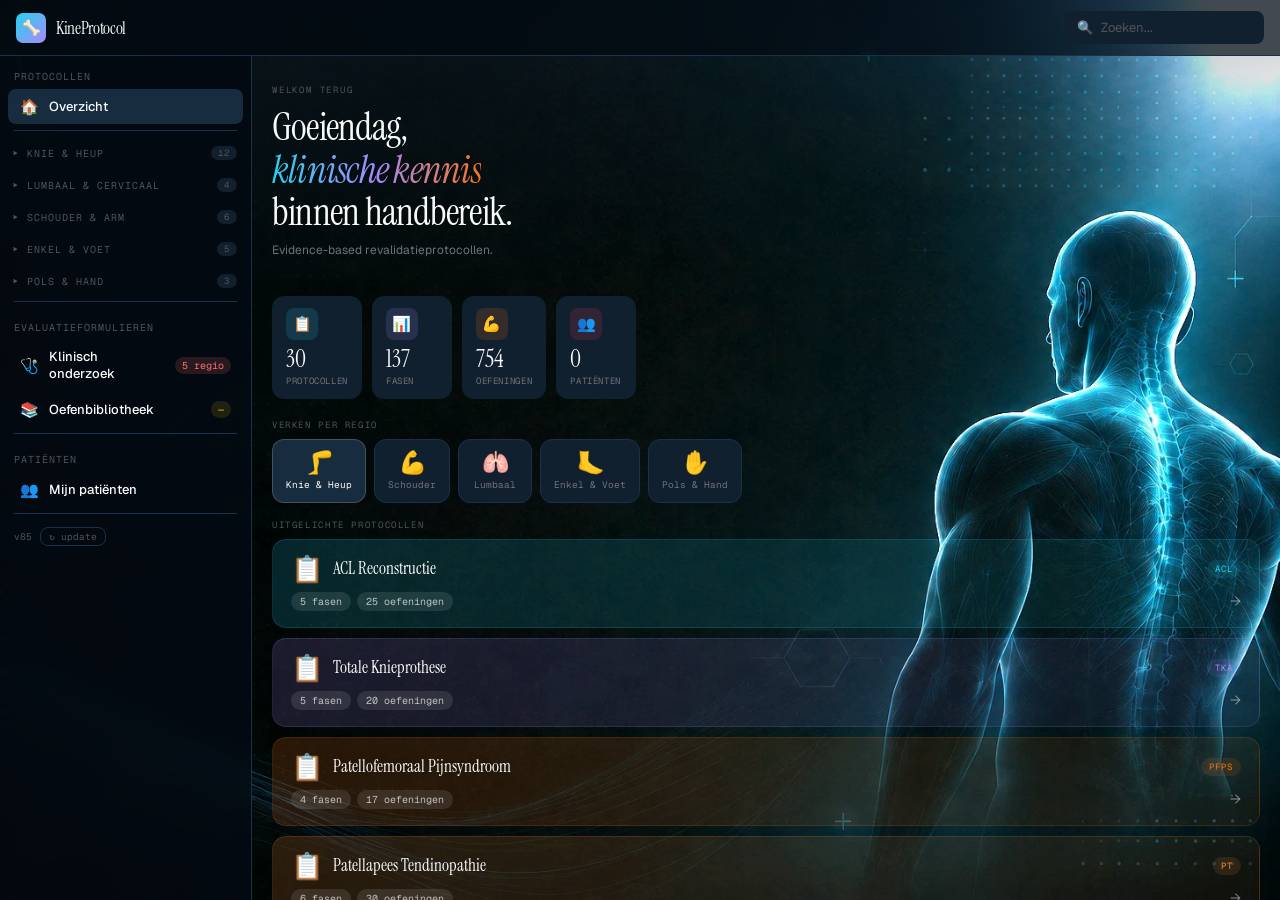
==== index.html @ 13f2a49f "Let the protocol header scroll away with the content The header block - breadcrumb, title, phase tim" ====
<!DOCTYPE html>
<html lang="nl">
<head>
<meta charset="UTF-8">
<meta name="viewport" content="width=device-width, initial-scale=1.0, viewport-fit=cover">
<meta name="apple-mobile-web-app-capable" content="yes">
<meta name="apple-mobile-web-app-status-bar-style" content="black-translucent">
<meta name="apple-mobile-web-app-title" content="KineProtocol">
<meta name="mobile-web-app-capable" content="yes">
<meta name="theme-color" content="#0a0a0b">
<link rel="manifest" href="manifest.json">
<link rel="apple-touch-icon" href="./icon-152x152.png">
<title>KineProtocol</title>
<link rel="preconnect" href="https://fonts.googleapis.com">
<link rel="preconnect" href="https://fonts.gstatic.com" crossorigin>
<link href="https://fonts.googleapis.com/css2?family=Instrument+Serif:ital@0;1&family=Geist+Mono:wght@300;400;500;600&family=Geist:wght@300;400;500;600;700&display=swap" rel="stylesheet" media="print" onload="this.media='all';this.onload=null">
<noscript><link href="https://fonts.googleapis.com/css2?family=Instrument+Serif:ital@0;1&family=Geist+Mono:wght@300;400;500;600&family=Geist:wght@300;400;500;600;700&display=swap" rel="stylesheet"></noscript>
<style>
:root{--bg:#020b18;--surface:#0b1824;--surface2:#11202e;--surface3:#172c3e;--border:#1c304a;--border2:#284868;--text:#fafafa;--muted:#71717a;--muted2:#52525b;--acl:#22d3ee;--tka:#a78bfa;--pfps:#f97316;--lh:#34d399;--rc:#f43f5e;--pt:#fb923c;--gmt:#14b8a6;--at:#e879f9;--bureau:#60a5fa;--enkel:#f59e0b;--over:#10b981;--si:#f472b6;--orif:#38bdf8;--dq:#84cc16;--cts:#818cf8;--new:#4ade80;--hsi:#facc15;--elb:#c084fc;--mtss:#0ea5e9;--faz:#d97706;--sup:#7c3aed;--fbl:#db2777;--mcl:#2dd4bf;--fs:#6366f1;--pa:#16a34a;--itb:#ea580c;--safe-top:env(safe-area-inset-top);--safe-bottom:env(safe-area-inset-bottom);}
*{margin:0;padding:0;box-sizing:border-box;-webkit-tap-highlight-color:transparent;}
html,body{height:100%;overflow:hidden;overscroll-behavior:none;}
body{background:var(--bg);color:var(--text);font-family:'Geist',sans-serif;font-size:14px;display:flex;flex-direction:column;}
.topbar{height:calc(56px + var(--safe-top));padding-top:var(--safe-top);background:rgba(5,12,22,0.75);backdrop-filter:blur(12px);-webkit-backdrop-filter:blur(12px);border-bottom:1px solid var(--border);display:flex;align-items:center;padding-left:16px;padding-right:16px;gap:12px;flex-shrink:0;z-index:100;}
.logo{display:flex;align-items:center;gap:10px;cursor:pointer;}
.logo-icon{width:30px;height:30px;background:linear-gradient(135deg,#22d3ee,#a78bfa);border-radius:7px;display:flex;align-items:center;justify-content:center;font-size:15px;flex-shrink:0;}
.logo-text{font-family:'Instrument Serif',serif;font-size:17px;color:var(--text);letter-spacing:-.02em;}
.topbar-right{margin-left:auto;display:flex;align-items:center;gap:8px;}
.search-box{display:flex;align-items:center;gap:8px;background:var(--surface2);border:1px solid transparent;border-radius:8px;padding:7px 12px;width:200px;transition:border-color .15s;}
.search-box:focus-within{border-color:var(--border2);}
.search-box input{background:none;border:none;outline:none;color:var(--text);font-family:'Geist',sans-serif;font-size:13px;width:100%;}
.search-box input::placeholder{color:var(--muted2);}
.install-btn{display:none;align-items:center;gap:6px;background:linear-gradient(135deg,#22d3ee22,#a78bfa22);border:1px solid #a78bfa44;color:var(--text);padding:6px 12px;border-radius:7px;font-size:12px;cursor:pointer;font-family:'Geist',sans-serif;white-space:nowrap;}
.install-btn.visible{display:flex;}
.offline-badge{display:none;align-items:center;background:rgba(234,179,8,.1);border:1px solid rgba(234,179,8,.25);color:#ca8a04;padding:3px 10px;border-radius:6px;font-size:11px;font-family:'Geist Mono',monospace;}
.offline-badge.show{display:flex;}
/* Layout */
.layout{display:flex;flex:1;overflow:hidden;}
.sidebar{width:252px;background:rgba(5,12,22,0.72);backdrop-filter:blur(12px);-webkit-backdrop-filter:blur(12px);border-right:1px solid var(--border);display:flex;flex-direction:column;flex-shrink:0;overflow-y:auto;}
.sidebar-section{padding:14px 14px 5px;font-family:'Geist Mono',monospace;font-size:10px;letter-spacing:.1em;text-transform:uppercase;color:var(--muted2);}
.nav-sec-head{display:flex;align-items:center;gap:7px;padding:10px 14px 8px;cursor:pointer;font-family:'Geist Mono',monospace;font-size:10px;letter-spacing:.1em;text-transform:uppercase;color:var(--muted2);user-select:none;transition:color .12s;}
.nav-sec-head:hover{color:var(--muted);}
.nav-sec-arrow{font-size:8px;transition:transform .15s;display:inline-block;}
.nav-sec.open .nav-sec-arrow{transform:rotate(90deg);}
.nav-sec-count{margin-left:auto;font-size:9px;background:var(--surface2);padding:1px 7px;border-radius:8px;color:var(--muted2);}
.nav-sec-body{display:none;}
.nav-sec.open .nav-sec-body{display:block;}
.bs-sec-body{display:none;}
.bs-sec.open .bs-sec-body{display:block;}
.nav-item{display:flex;align-items:center;gap:10px;padding:8px 12px;margin:1px 8px;border-radius:8px;cursor:pointer;transition:background .12s;color:var(--text);}
.nav-item:hover{background:var(--surface2);}
.nav-item.active{background:var(--surface3);}
.nav-dot{width:8px;height:8px;border-radius:50%;flex-shrink:0;}
.nav-title{font-size:13px;font-weight:500;flex:1;}
.nav-sub{font-size:11px;color:var(--muted);font-family:'Geist Mono',monospace;}
.nav-badge{font-size:10px;padding:2px 7px;border-radius:10px;font-family:'Geist Mono',monospace;}
.sidebar-divider{height:1px;background:var(--border);margin:5px 14px;}
.main{flex:1;overflow-y:auto;display:flex;flex-direction:column;-webkit-overflow-scrolling:touch;background:transparent;}
/* Hero */
.hero{padding:28px 20px 22px;position:relative;overflow:hidden;background:linear-gradient(170deg,rgba(17,32,46,0.45) 0%,transparent 70%);flex-shrink:0;}
.hero-label{font-family:'Geist Mono',monospace;font-size:9px;letter-spacing:.2em;text-transform:uppercase;color:var(--muted2);margin-bottom:10px;}
.hero-heading{font-family:'Instrument Serif',serif;font-size:clamp(26px,6vw,38px);font-weight:400;line-height:1.12;letter-spacing:-.02em;margin-bottom:8px;}
.hero-heading em{font-style:italic;background:linear-gradient(100deg,#22d3ee 0%,#a78bfa 50%,#f97316 100%);-webkit-background-clip:text;-webkit-text-fill-color:transparent;background-clip:text;}
.hero-sub{font-size:12px;color:var(--muted);}
.hero-body-icon{position:absolute;right:10px;top:10px;font-size:88px;opacity:.045;pointer-events:none;line-height:1;transform:rotate(8deg);}
/* Stats */
.stats-row{display:flex;gap:10px;padding:16px 20px;overflow-x:auto;scrollbar-width:none;flex-shrink:0;}
.stats-row::-webkit-scrollbar{display:none;}
.stat{background:var(--surface2);border-radius:12px;padding:12px 14px;flex-shrink:0;min-width:80px;display:flex;flex-direction:column;gap:4px;}
.stat-icon-box{width:32px;height:32px;border-radius:8px;display:flex;align-items:center;justify-content:center;font-size:15px;margin-bottom:3px;}
.stat-num{font-family:'Instrument Serif',serif;font-size:24px;font-weight:400;line-height:1;}
.stat-label{font-size:9px;color:var(--muted);font-family:'Geist Mono',monospace;text-transform:uppercase;letter-spacing:.07em;}
/* Section label */
.section-label{font-family:'Geist Mono',monospace;font-size:9px;letter-spacing:.18em;text-transform:uppercase;color:var(--muted2);padding:0 20px;margin-bottom:8px;display:block;}
/* Regio scroll */
.regio-scroll{display:flex;gap:8px;padding:0 20px 16px;overflow-x:auto;scrollbar-width:none;}
.regio-scroll::-webkit-scrollbar{display:none;}
.regio-card{flex-shrink:0;background:var(--surface2);border:1px solid var(--border);border-radius:12px;padding:11px 13px;cursor:pointer;transition:all .15s;display:flex;flex-direction:column;align-items:center;gap:5px;min-width:74px;text-align:center;}
.regio-card:hover{border-color:var(--border2);background:var(--surface3);}
.regio-card.active{background:var(--surface3);border-color:rgba(255,255,255,.18);}
.regio-card-icon{font-size:22px;line-height:1;}
.regio-card-label{font-size:9.5px;color:var(--muted);font-family:'Geist Mono',monospace;white-space:nowrap;}
.regio-card.active .regio-card-label{color:var(--text);}
/* Featured cards */
.featured-list{display:flex;flex-direction:column;gap:10px;padding:0 20px 28px;}
.featured-card{border-radius:14px;padding:16px 18px;cursor:pointer;position:relative;overflow:hidden;transition:transform .15s,box-shadow .15s;display:flex;flex-direction:column;gap:10px;}
.featured-card:hover{transform:translateY(-2px);box-shadow:0 14px 36px rgba(0,0,0,.45);}
.featured-card-top{display:flex;align-items:center;gap:10px;}
.featured-card-icon{font-size:26px;line-height:1;flex-shrink:0;}
.featured-card-title{font-family:'Instrument Serif',serif;font-size:17px;font-weight:400;color:#fff;line-height:1.2;flex:1;}
.featured-card-badge{font-family:'Geist Mono',monospace;font-size:9px;letter-spacing:.12em;text-transform:uppercase;padding:3px 8px;border-radius:20px;flex-shrink:0;}
.featured-card-footer{display:flex;align-items:center;gap:6px;flex-wrap:wrap;}
.featured-card-tag{font-size:10px;padding:3px 9px;border-radius:20px;background:rgba(255,255,255,.1);color:rgba(255,255,255,.7);font-family:'Geist Mono',monospace;}
.featured-card-arrow{margin-left:auto;color:rgba(255,255,255,.45);font-size:14px;}
.protocol-grid{display:grid;grid-template-columns:repeat(auto-fill,minmax(185px,1fr));gap:12px;margin-bottom:28px;}
.protocol-card{background:var(--surface);border:1px solid var(--border);border-radius:12px;padding:18px 16px 14px;cursor:pointer;transition:all .18s;position:relative;overflow:hidden;}
.protocol-card::before{content:'';position:absolute;top:0;left:0;right:0;height:3px;background:var(--card-color);border-radius:12px 12px 0 0;}
.protocol-card:hover{border-color:var(--border2);transform:translateY(-2px);box-shadow:0 10px 28px rgba(0,0,0,.35);}
.card-icon{font-size:24px;margin-bottom:10px;}
.card-title{font-family:'Instrument Serif',serif;font-size:15px;font-weight:400;margin-bottom:4px;line-height:1.25;}
.card-desc{font-size:11px;color:var(--muted);line-height:1.55;margin-bottom:12px;}
.card-meta{display:flex;gap:5px;flex-wrap:wrap;}
.card-tag{font-size:10px;padding:2px 7px;border-radius:6px;font-family:'Geist Mono',monospace;border:1px solid var(--border);color:var(--muted);}
.card-tag.col{border-color:color-mix(in srgb,var(--card-color) 50%,transparent);color:var(--card-color);background:color-mix(in srgb,var(--card-color) 8%,transparent);}
.card-arrow{position:absolute;top:14px;right:14px;color:var(--muted2);font-size:13px;transition:all .15s;}
.protocol-card:hover .card-arrow{transform:translate(2px,-2px);color:var(--text);}
/* Filter tabs */
.filter-tabs{display:flex;gap:6px;margin-bottom:16px;flex-wrap:wrap;}
.filter-tab{background:var(--surface);border:1px solid var(--border);color:var(--muted);padding:5px 14px;border-radius:20px;font-size:11.5px;cursor:pointer;font-family:'Geist Mono',monospace;transition:all .12s;white-space:nowrap;}
.filter-tab:hover{border-color:var(--border2);color:var(--text);}
.filter-tab.active{background:var(--surface3);border-color:var(--border2);color:var(--text);font-weight:600;}
/* Recente protocollen */
.recent-row{display:flex;gap:8px;flex-wrap:wrap;margin-bottom:4px;}
.recent-chip{display:flex;align-items:center;gap:8px;background:var(--surface);border:1px solid var(--border);border-radius:8px;padding:8px 14px;cursor:pointer;transition:all .12s;}
.recent-chip:hover{border-color:var(--border2);background:var(--surface2);}
.recent-chip-dot{width:7px;height:7px;border-radius:50%;flex-shrink:0;}
.recent-chip-name{font-size:12px;font-weight:500;white-space:nowrap;}
/* Patiënten dashboard */
.dash-grid{display:grid;grid-template-columns:repeat(auto-fill,minmax(260px,1fr));gap:12px;margin-bottom:16px;}
.dash-card{background:var(--surface);border:1px solid var(--border);border-radius:10px;padding:16px;cursor:pointer;transition:all .15s;}
.dash-card:hover{border-color:var(--border2);transform:translateY(-1px);box-shadow:0 6px 20px rgba(0,0,0,.25);}
.dash-stat{background:var(--surface2);border:1px solid var(--border);border-radius:7px;padding:8px 12px;display:flex;flex-direction:column;gap:3px;min-width:54px;}
.dash-crit{background:var(--surface2);border:1px solid var(--border);border-radius:7px;padding:8px 12px;display:flex;flex-direction:column;gap:2px;min-width:64px;text-align:center;align-items:center;}
.dash-badge{display:inline-block;font-size:10.5px;font-family:'Geist Mono',monospace;padding:4px 8px;border-radius:5px;font-weight:600;white-space:nowrap;}
.dash-badge-ok{background:rgba(34,197,94,.1);color:#22c55e;}
.dash-badge-warn{background:rgba(239,68,68,.1);color:#ef4444;}
.dash-badge-muted{background:var(--surface3);color:var(--muted2);}
/* Oefenbibliotheek */
.lib-header{padding:24px 28px 0;flex-shrink:0;background:rgba(5,12,22,0.55);backdrop-filter:blur(10px);-webkit-backdrop-filter:blur(10px);}
.lib-title{font-family:'Instrument Serif',serif;font-size:24px;font-weight:400;margin-bottom:4px;}
.lib-controls{display:flex;align-items:center;gap:10px;flex-wrap:wrap;margin:14px 0 0;}
.lib-toggle{display:flex;background:var(--surface2);border:1px solid var(--border);border-radius:8px;overflow:hidden;}
.lib-toggle-btn{padding:7px 16px;font-size:12px;font-family:'Geist Mono',monospace;cursor:pointer;border:none;background:none;color:var(--muted);transition:all .12s;white-space:nowrap;}
.lib-toggle-btn.active{background:var(--surface3);color:var(--text);font-weight:600;}
.lib-search-wrap{flex:1;min-width:160px;position:relative;}
.lib-search-wrap input{width:100%;background:var(--surface2);border:1px solid var(--border);border-radius:8px;padding:7px 12px 7px 30px;color:var(--text);font-family:'Geist',sans-serif;font-size:13px;outline:none;box-sizing:border-box;}
.lib-search-wrap input:focus{border-color:var(--border2);}
.lib-search-icon{position:absolute;left:10px;top:50%;transform:translateY(-50%);color:var(--muted);font-size:12px;pointer-events:none;}
.lib-body{padding:16px 28px 40px;overflow-y:auto;flex:1;}
.lib-group{margin-bottom:8px;}
.lib-group-head{display:flex;align-items:center;gap:10px;padding:10px 14px;border-radius:8px;cursor:pointer;background:var(--surface);border:1px solid var(--border);transition:border-color .12s;user-select:none;}
.lib-group-head:hover{border-color:var(--border2);}
.lib-group-dot{width:9px;height:9px;border-radius:50%;flex-shrink:0;}
.lib-group-name{font-size:13px;font-weight:600;flex:1;}
.lib-group-count{font-size:10px;font-family:'Geist Mono',monospace;color:var(--muted);background:var(--surface2);padding:2px 8px;border-radius:10px;}
.lib-group-arrow{font-size:11px;color:var(--muted2);transition:transform .15s;}
.lib-group-arrow.open{transform:rotate(90deg);}
.lib-group-body{display:none;padding:6px 0 2px;}
.lib-group-body.open{display:block;}
.lib-ex{display:flex;align-items:flex-start;gap:10px;padding:9px 12px;border-radius:7px;margin-bottom:3px;background:var(--surface2);border:1px solid transparent;cursor:pointer;transition:border-color .12s;}
.lib-ex:hover{border-color:var(--border);}
.lib-ex-dot{width:7px;height:7px;border-radius:50%;flex-shrink:0;margin-top:5px;}
.lib-ex-main{flex:1;min-width:0;}
.lib-ex-name{font-size:12.5px;font-weight:500;margin-bottom:4px;line-height:1.3;}
.lib-ex-badges{display:flex;gap:4px;flex-wrap:wrap;margin-bottom:4px;}
.lib-ex-badge{font-size:9.5px;padding:1px 7px;border-radius:8px;font-family:'Geist Mono',monospace;border:1px solid;}
.lib-ex-params{font-size:10.5px;color:var(--muted);font-family:'Geist Mono',monospace;line-height:1.5;}
.lib-ex-note{display:none;font-size:11.5px;color:var(--muted);line-height:1.6;margin-top:6px;padding-top:6px;border-top:1px solid var(--border);}
.lib-ex.expanded .lib-ex-note{display:block;}
.lib-ex-variants{display:none;margin-top:8px;padding-top:8px;border-top:1px solid var(--border);}
.lib-ex.expanded .lib-ex-variants{display:block;}
.lib-var{padding:7px 10px;border-radius:6px;background:var(--surface);margin-bottom:5px;border:1px solid var(--border);}
.lib-var-head{display:flex;align-items:center;gap:7px;flex-wrap:wrap;font-size:12px;font-weight:500;}
.lib-var-params{font-size:11px;color:var(--muted);font-family:'Geist Mono',monospace;margin-top:3px;}
.lib-var-note{font-size:11px;color:var(--muted);line-height:1.5;margin-top:4px;}
.lib-ex-varcount{font-size:9.5px;color:var(--muted2);background:var(--surface3);border:1px solid var(--border);padding:1px 7px;border-radius:8px;font-family:'Geist Mono',monospace;white-space:nowrap;}
/* Criteria checklist */
.criteria-section{margin-top:20px;padding-top:16px;border-top:1px solid var(--border);}
.criteria-go-banner{background:rgba(34,197,94,.09);border:1px solid rgba(34,197,94,.28);border-radius:8px;padding:12px 16px;margin-bottom:14px;display:flex;align-items:center;gap:12px;}
.criteria-item{display:flex;align-items:flex-start;gap:10px;padding:8px 10px;border-radius:7px;margin-bottom:4px;transition:background .1s,border-color .1s;user-select:none;}
.criteria-item:hover{filter:brightness(1.08);}
.criteria-check{width:18px;height:18px;border-radius:4px;border:1.5px solid var(--border2);display:flex;align-items:center;justify-content:center;flex-shrink:0;margin-top:1px;transition:all .12s;}
.criteria-label{font-size:12.5px;line-height:1.5;transition:color .12s;}
.criteria-stop-item{display:flex;align-items:flex-start;gap:8px;padding:7px 10px;border-radius:6px;margin-bottom:4px;background:rgba(245,158,11,.06);border:1px solid rgba(245,158,11,.18);}
.criteria-rf-item{display:flex;align-items:flex-start;gap:8px;padding:7px 10px;border-radius:6px;margin-bottom:4px;background:rgba(239,68,68,.07);border:1px solid rgba(239,68,68,.2);}
.criteria-sub-label{font-size:10.5px;font-family:'Geist Mono',monospace;text-transform:uppercase;letter-spacing:.07em;margin-bottom:8px;}
/* Viewer */
.viewer{flex:1;display:flex;flex-direction:column;overflow:hidden;}
.viewer-header{padding:20px 24px 0;border-bottom:1px solid var(--border);flex-shrink:0;background:rgba(5,12,22,0.60);backdrop-filter:blur(10px);-webkit-backdrop-filter:blur(10px);}
.viewer-breadcrumb{font-size:11px;color:var(--muted);margin-bottom:10px;display:flex;align-items:center;gap:5px;font-family:'Geist Mono',monospace;}
.viewer-breadcrumb span{cursor:pointer;transition:color .12s;}
.viewer-breadcrumb span:hover{color:var(--text);}
.viewer-title-row{display:flex;align-items:flex-start;gap:12px;}
.viewer-dot{width:10px;height:10px;border-radius:50%;flex-shrink:0;margin-top:5px;}
.viewer-title{font-family:'Instrument Serif',serif;font-size:clamp(20px,4vw,26px);font-weight:400;letter-spacing:-.02em;line-height:1.2;}
.viewer-subtitle{font-size:12px;color:var(--muted);margin-top:3px;}
/* Fase tijdlijn */
.phase-timeline{display:flex;align-items:center;gap:0;margin:12px 0 4px;overflow-x:auto;scrollbar-width:none;padding-bottom:2px;}
.phase-timeline::-webkit-scrollbar{display:none;}
.pt-step{display:flex;align-items:center;flex-shrink:0;}
.pt-dot{width:32px;height:32px;border-radius:50%;border:2px solid var(--border2);background:var(--surface2);display:flex;align-items:center;justify-content:center;font-size:10px;font-family:'Geist Mono',monospace;color:var(--muted);cursor:pointer;transition:all .15s;flex-shrink:0;}
.pt-dot:hover{border-color:var(--proto-color,#fff);color:var(--text);}
.pt-dot.active{border-color:var(--proto-color,#fff);background:var(--proto-color,#fff);color:#0a0a0b;font-weight:700;}
.pt-dot.done{border-color:var(--proto-color,#fff);background:color-mix(in srgb,var(--proto-color,#fff) 15%,transparent);color:var(--proto-color,#fff);}
.pt-dot.patient-current{box-shadow:0 0 0 3px var(--proto-color,#fff)44;border-color:var(--proto-color,#fff);}
.pt-line{width:24px;height:2px;background:var(--border);flex-shrink:0;transition:background .15s;}
.pt-line.done{background:var(--proto-color,#fff);opacity:.35;}
.pt-label{font-size:9px;font-family:'Geist Mono',monospace;color:var(--muted);text-align:center;margin-top:3px;white-space:nowrap;}
/* Proto actions */
.proto-actions{display:flex;align-items:center;gap:6px;margin-top:10px;padding-bottom:10px;flex-wrap:wrap;}
.rf-trigger{display:flex;align-items:center;gap:5px;background:rgba(239,68,68,.07);border:1px solid rgba(239,68,68,.18);color:#ef4444;padding:4px 10px;border-radius:6px;font-size:11px;font-weight:600;cursor:pointer;font-family:'Geist',sans-serif;white-space:nowrap;transition:background .12s;}
.rf-trigger:hover{background:rgba(239,68,68,.13);}
.rf-trigger .rf-count{background:#ef4444;color:#fff;border-radius:10px;padding:0 5px;font-size:10px;font-family:'Geist Mono',monospace;}
.fiche-btn{display:flex;align-items:center;gap:5px;background:var(--surface2);border:1px solid var(--border);color:var(--muted);padding:4px 10px;border-radius:6px;font-size:11px;font-weight:500;cursor:pointer;font-family:'Geist',sans-serif;transition:all .12s;}
.fiche-btn:hover{border-color:var(--border2);color:var(--text);}
.pat-link-btn{display:flex;align-items:center;gap:5px;background:rgba(74,222,128,.07);border:1px solid rgba(74,222,128,.18);color:#4ade80;padding:4px 10px;border-radius:6px;font-size:11px;font-weight:500;cursor:pointer;font-family:'Geist',sans-serif;transition:all .12s;white-space:nowrap;}
.pat-link-btn:hover{background:rgba(74,222,128,.13);}
/* Viewer tabs */
/* Tabs mogen NIET horizontaal weglopen: bij protocollen met 6 fasen zijn er 11
   tabs, en met een verborgen scrollbalk verdwenen Aandoening, Manuele therapie,
   Scores en Referenties onzichtbaar buiten beeld. Daarom afbreken over meerdere
   regels en vastzetten bovenaan tijdens het scrollen. */
.viewer-tabs{display:flex;flex-wrap:wrap;align-items:center;column-gap:2px;margin-top:12px;position:sticky;top:0;z-index:5;background:#020a18;backdrop-filter:blur(8px);-webkit-backdrop-filter:blur(8px);border-bottom:1px solid var(--border);padding-top:2px;}/* Dekkend, niet 94%: sinds de kop meescrolt schuift de inhoud onder deze balk   door en schemerde de tekst er zichtbaar doorheen. */
.vtab{padding:9px 13px;cursor:pointer;font-size:11.5px;font-weight:500;color:var(--muted);border-bottom:2px solid transparent;white-space:nowrap;transition:color .12s,border-color .12s;font-family:'Geist Mono',monospace;}
.vtab-sep{flex-basis:100%;height:0;}
.vtab:hover{color:var(--text);}
.vtab.active{color:var(--text);border-bottom-color:var(--proto-color,#fff);}
.viewer-scroll{flex:1;overflow-y:auto;-webkit-overflow-scrolling:touch;display:flex;flex-direction:column;}
.viewer-body{padding:20px 24px 40px;position:relative;}
/* Evidence / goals / content boxes */
.ev-box{background:var(--surface2);border-left:3px solid #3b82f6;border-radius:0 8px 8px 0;padding:12px 16px;margin-bottom:18px;}
.ev-label{font-size:10px;letter-spacing:.12em;text-transform:uppercase;color:#3b82f6;margin-bottom:6px;font-family:'Geist Mono',monospace;font-weight:600;}
.ev-label{display:flex;align-items:center;gap:8px;flex-wrap:wrap;}
.crit-noot{grid-column:1/-1;font-size:11px;line-height:1.45;opacity:.72;margin-top:6px;padding-top:6px;border-top:1px solid rgba(128,128,128,.25);}
.bron-badge{font-size:9px;letter-spacing:.06em;text-transform:none;padding:2px 7px;border-radius:10px;font-weight:600;cursor:help;display:inline-block;max-width:100%;white-space:normal;line-height:1.35;}
.bron-ok{background:rgba(16,185,129,.14);color:#047857;border:1px solid rgba(16,185,129,.35);}
.bron-open{background:rgba(245,158,11,.14);color:#92400e;border:1px solid rgba(245,158,11,.4);}
:root[data-theme="dark"] .bron-ok{color:#6ee7b7;}
:root[data-theme="dark"] .bron-open{color:#fcd34d;}
@media (prefers-color-scheme:dark){:root:not([data-theme="light"]) .bron-ok{color:#6ee7b7;}
:root:not([data-theme="light"]) .bron-open{color:#fcd34d;}}
.ev-text{font-size:12px;color:var(--muted);line-height:1.6;}
.ev-text strong{color:var(--text);}
.goals-box{background:var(--surface2);border-radius:8px;padding:14px 18px;margin-bottom:18px;}
.goals-label{font-size:10px;letter-spacing:.12em;text-transform:uppercase;color:var(--muted2);margin-bottom:8px;font-family:'Geist Mono',monospace;font-weight:600;}
.glist{list-style:none;display:flex;flex-direction:column;gap:5px;}
.glist li{display:flex;align-items:flex-start;gap:9px;font-size:12.5px;}
.glist li::before{content:'→';color:var(--proto-color,#fff);flex-shrink:0;margin-top:1px;font-family:'Geist Mono',monospace;}
.slabel{font-size:10px;letter-spacing:.14em;text-transform:uppercase;color:var(--muted2);margin-bottom:12px;font-family:'Geist Mono',monospace;font-weight:600;}
.ex-grid{display:grid;grid-template-columns:repeat(auto-fill,minmax(240px,1fr));gap:10px;margin-bottom:20px;}
.ex-card{background:var(--surface);border:1px solid var(--border);border-radius:8px;padding:14px;transition:border-color .12s,box-shadow .12s;}
.ex-card:hover{border-color:var(--border2);box-shadow:0 4px 12px rgba(0,0,0,.2);}
.ex-header{display:flex;align-items:flex-start;justify-content:space-between;gap:8px;margin-bottom:8px;}
.ex-name{font-size:12.5px;font-weight:600;color:var(--text);line-height:1.3;}
.ex-cat{font-size:9.5px;padding:2px 7px;border-radius:8px;font-family:'Geist Mono',monospace;border:1px solid;white-space:nowrap;flex-shrink:0;margin-top:2px;}
.ex-params{display:flex;flex-wrap:wrap;gap:4px;margin-bottom:7px;}
.ep{background:var(--surface3);padding:2px 8px;border-radius:4px;font-size:10.5px;color:var(--muted);font-family:'Geist Mono',monospace;}
.ep span{color:var(--text);font-weight:500;}
.ex-note{font-size:11px;color:var(--muted);line-height:1.55;margin-top:7px;padding-top:7px;border-top:1px solid var(--border);}
.ex-card.compact{cursor:pointer;}
.ex-card.compact .ex-note,.ex-card.compact .yt-btn{display:none;}
.ex-card.compact.expanded .ex-note{display:block;}
.ex-card.compact.expanded .yt-btn{display:inline-block;}
.ex-more{font-size:9.5px;color:var(--muted2);font-family:'Geist Mono',monospace;margin-top:6px;user-select:none;}
.ex-card.compact.expanded .ex-more{display:none;}
.mt-grid{display:grid;grid-template-columns:repeat(auto-fill,minmax(300px,1fr));gap:11px;}
.mt-card{background:var(--surface);border:1px solid var(--border);border-radius:8px;padding:13px 15px;}
.mt-head{display:flex;align-items:flex-start;justify-content:space-between;gap:8px;margin-bottom:9px;}
.mt-naam{font-size:13.5px;font-weight:600;line-height:1.35;}
.mt-fase{font-size:9.5px;padding:2px 8px;border-radius:9px;border:1px solid;font-family:'Geist Mono',monospace;white-space:nowrap;flex-shrink:0;}
.mt-rij{display:flex;gap:9px;margin-bottom:6px;font-size:11.5px;line-height:1.55;}
.mt-label{flex-shrink:0;width:64px;color:var(--muted2);font-family:'Geist Mono',monospace;font-size:9.5px;text-transform:uppercase;letter-spacing:.06em;padding-top:2px;}
.mt-tekst{flex:1;color:var(--muted);}
.mt-dosering{font-family:'Geist Mono',monospace;color:var(--text);font-size:11px;}
.mt-letop{margin-top:8px;padding-top:8px;border-top:1px dashed var(--border);font-size:11px;color:#f59e0b;line-height:1.5;}
.ev-box.clamp{cursor:pointer;}
.ev-box.clamp .ev-text{display:-webkit-box;-webkit-line-clamp:2;-webkit-box-orient:vertical;overflow:hidden;}
.ev-box.clamp.expanded .ev-text{display:block;}
.ev-hint{font-size:9.5px;color:var(--muted2);font-family:'Geist Mono',monospace;margin-top:5px;user-select:none;}
.ev-box.clamp.expanded .ev-hint{display:none;}
.criteria-grid{display:grid;grid-template-columns:1fr 1fr;gap:10px;margin-bottom:20px;}
@media(max-width:520px){.criteria-grid{grid-template-columns:1fr}}
.cbox{background:var(--surface2);border-radius:8px;padding:12px 14px;}
.cbox.go{border-top:2px solid #22c55e;}
.cbox.stop{border-top:2px solid #f59e0b;}
.ctitle{font-size:10px;letter-spacing:.1em;text-transform:uppercase;margin-bottom:7px;font-family:'Geist Mono',monospace;font-weight:600;}
.ctitle.go{color:#22c55e;}
.ctitle.stop{color:#f59e0b;}
.clist{list-style:none;display:flex;flex-direction:column;gap:3px;}
.clist li{font-size:11.5px;display:flex;gap:7px;color:var(--muted);}
.clist.go li::before{content:'✓';color:#22c55e;flex-shrink:0;}
.clist.stop li::before{content:'⚠';color:#f59e0b;flex-shrink:0;}
.rf-box{background:rgba(239,68,68,.05);border-left:3px solid rgba(239,68,68,.5);border-radius:0 8px 8px 0;padding:12px 16px;margin-bottom:20px;}
.rf-label{font-size:10px;letter-spacing:.12em;text-transform:uppercase;color:#ef4444;margin-bottom:6px;font-family:'Geist Mono',monospace;font-weight:600;}
.rf-list{list-style:none;display:flex;flex-direction:column;gap:3px;}
.rf-list li{font-size:11.5px;color:var(--muted);display:flex;gap:7px;}
.rf-list li::before{content:'!';color:#ef4444;font-weight:700;flex-shrink:0;}
.ref-box{background:var(--surface2);border-radius:8px;padding:14px 18px;margin-bottom:20px;}
.ref-label{font-size:10px;letter-spacing:.12em;text-transform:uppercase;color:var(--muted2);margin-bottom:7px;font-family:'Geist Mono',monospace;font-weight:600;}
.ref-text{font-size:11.5px;color:var(--muted);line-height:1.7;}
.ref-text strong{color:var(--text);}
/* Uitkomstmaten tab */
.scores-grid{display:grid;grid-template-columns:repeat(auto-fill,minmax(220px,1fr));gap:12px;margin-bottom:20px;}
.score-card{background:var(--surface);border:1px solid var(--border);border-radius:8px;padding:14px 16px;}
.score-name{font-size:13px;font-weight:600;color:var(--text);margin-bottom:2px;}
.score-full{font-size:10.5px;color:var(--muted);margin-bottom:10px;}
.score-ranges{display:flex;flex-direction:column;gap:4px;margin-bottom:12px;}
.score-range{display:flex;align-items:center;gap:8px;font-size:11px;}
.score-range-dot{width:8px;height:8px;border-radius:50%;flex-shrink:0;}
.score-range-label{color:var(--muted);}
.score-range-val{color:var(--text);font-family:'Geist Mono',monospace;font-weight:500;margin-left:auto;}
.score-input-row{display:flex;gap:6px;align-items:center;}
.score-input{flex:1;background:var(--surface2);border:1px solid var(--border);border-radius:5px;padding:6px 10px;color:var(--text);font-family:'Geist Mono',monospace;font-size:12px;outline:none;}
.score-input:focus{border-color:var(--border2);}
.score-btn{background:var(--surface3);border:1px solid var(--border);color:var(--text);padding:6px 10px;border-radius:5px;font-size:11px;cursor:pointer;font-family:'Geist',sans-serif;white-space:nowrap;}
.score-result{margin-top:8px;padding:6px 10px;border-radius:5px;font-size:11.5px;font-weight:600;display:none;}
.score-result.show{display:block;}
.score-result.good{background:rgba(34,197,94,.1);color:#22c55e;border:1px solid rgba(34,197,94,.2);}
.score-result.warn{background:rgba(245,158,11,.1);color:#f59e0b;border:1px solid rgba(245,158,11,.2);}
.score-result.bad{background:rgba(239,68,68,.1);color:#ef4444;border:1px solid rgba(239,68,68,.2);}
/* Bottom nav */
.bottom-nav{display:none;background:rgba(5,12,22,0.78);backdrop-filter:blur(14px);-webkit-backdrop-filter:blur(14px);border-top:1px solid var(--border);padding-bottom:var(--safe-bottom);flex-shrink:0;z-index:100;}
.bottom-nav-inner{display:flex;}
.bnav-item{flex:1;display:flex;flex-direction:column;align-items:center;justify-content:center;padding:8px 2px 6px;gap:3px;cursor:pointer;color:var(--muted);border:none;background:none;transition:color .12s;}
.bnav-item.active{color:var(--text);}
.bnav-dot{width:4px;height:4px;border-radius:50%;background:currentColor;opacity:0;transition:opacity .12s;}
.bnav-item.active .bnav-dot{opacity:1;}
.bnav-icon{font-size:20px;line-height:1;}
.bnav-label{font-size:9.5px;font-family:'Geist Mono',monospace;white-space:nowrap;}
/* Bottom Sheet */
.bottom-sheet{display:none;position:fixed;inset:0;z-index:500;background:rgba(0,0,0,.72);backdrop-filter:blur(4px);align-items:flex-end;}
.bottom-sheet.open{display:flex;}
.bottom-sheet-inner{width:100%;background:var(--surface);border-radius:16px 16px 0 0;max-height:82vh;display:flex;flex-direction:column;overflow:hidden;box-shadow:0 -8px 32px rgba(0,0,0,.5);}
.bs-handle{width:36px;height:4px;background:var(--border2);border-radius:2px;margin:10px auto 0;flex-shrink:0;}
.bs-title{font-size:11px;font-family:'Geist Mono',monospace;text-transform:uppercase;letter-spacing:.1em;color:var(--muted);padding:10px 18px 9px;border-bottom:1px solid var(--border);flex-shrink:0;}
.bs-body{overflow-y:auto;padding:6px 10px 20px;-webkit-overflow-scrolling:touch;}
.bs-section{font-size:9.5px;font-family:'Geist Mono',monospace;text-transform:uppercase;letter-spacing:.1em;color:var(--muted2);padding:10px 8px 3px;}
.bs-item{display:flex;align-items:center;gap:10px;padding:10px 8px;border-radius:7px;cursor:pointer;transition:background .12s;width:100%;border:none;background:none;color:var(--text);text-align:left;}
.bs-item:hover,.bs-item:active{background:var(--surface2);}
.bs-item-dot{width:8px;height:8px;border-radius:50%;flex-shrink:0;}
.bs-item-name{font-size:13px;font-weight:500;flex:1;}
.bs-item-badge{font-size:10px;padding:2px 7px;border-radius:8px;font-family:'Geist Mono',monospace;}
.bs-action{display:flex;align-items:center;gap:12px;padding:13px 8px;border-radius:7px;cursor:pointer;width:100%;border:none;background:none;color:var(--text);font-family:'Geist',sans-serif;text-align:left;font-size:13px;font-weight:500;transition:background .12s;}
.bs-action:hover,.bs-action:active{background:var(--surface2);}
.bs-action-icon{font-size:20px;width:32px;text-align:center;}
/* Install banner */
.install-banner{display:none;background:linear-gradient(135deg,#22d3ee11,#a78bfa11);border:1px solid #a78bfa33;border-radius:8px;padding:14px 16px;margin:16px;gap:12px;align-items:center;}
.install-banner.show{display:flex;}
.install-banner-text{flex:1;font-size:12.5px;color:var(--muted);}
.install-banner-text strong{color:var(--text);}
.install-banner-btn{background:linear-gradient(135deg,#22d3ee,#a78bfa);color:#0a0a0b;border:none;padding:8px 16px;border-radius:7px;font-size:12px;font-weight:600;cursor:pointer;font-family:'Geist',sans-serif;}
.install-banner-close{color:var(--muted2);background:none;border:none;font-size:18px;cursor:pointer;padding:0 4px;}
.no-results{color:var(--muted);font-size:13px;padding:40px 0;text-align:center;}
/* Shared modal base */
.kmodal{display:none;position:fixed;inset:0;z-index:1000;background:rgba(0,0,0,.8);backdrop-filter:blur(6px);align-items:center;justify-content:center;padding:16px;}
.kmodal.open{display:flex;}
.kmodal-inner{background:var(--surface);border:1px solid var(--border);border-radius:12px;overflow:hidden;width:100%;max-width:560px;max-height:85vh;display:flex;flex-direction:column;box-shadow:0 24px 64px rgba(0,0,0,.6);}
.kmodal-bar{display:flex;align-items:center;padding:14px 18px;border-bottom:1px solid var(--border);gap:10px;flex-shrink:0;}
.kmodal-title{font-size:14px;font-weight:600;flex:1;color:var(--text);}
.kmodal-close{background:var(--surface2);border:1px solid var(--border);color:var(--muted);width:28px;height:28px;border-radius:6px;cursor:pointer;font-size:16px;display:flex;align-items:center;justify-content:center;flex-shrink:0;font-family:'Geist',sans-serif;}
.kmodal-close:hover{color:var(--text);border-color:var(--border2);}
.kmodal-body{overflow-y:auto;padding:18px;-webkit-overflow-scrolling:touch;}
.kmodal-footer{padding:12px 18px;border-top:1px solid var(--border);display:flex;gap:8px;flex-shrink:0;flex-wrap:wrap;}
.kmodal-action{flex:1;padding:9px 16px;border-radius:7px;font-size:12px;font-weight:600;cursor:pointer;font-family:'Geist',sans-serif;border:none;transition:opacity .12s;white-space:nowrap;min-width:120px;text-align:center;}
.kmodal-action:hover{opacity:.85;}
.kmodal-action.primary{background:var(--proto-color,#fff);color:#0a0a0b;}
.kmodal-action.secondary{background:var(--surface2);color:var(--text);border:1px solid var(--border);}
.kmodal-action.danger{background:rgba(239,68,68,.15);color:#ef4444;border:1px solid rgba(239,68,68,.3);}
/* Fiche styles */
.fiche-ex-row{display:flex;align-items:flex-start;gap:10px;padding:8px 0;border-bottom:1px solid var(--border);}
.fiche-ex-row:last-child{border-bottom:none;}
.fiche-ex-name{font-size:12.5px;font-weight:600;flex:1;color:var(--text);}
.fiche-ex-params{font-size:11px;color:var(--muted);font-family:'Geist Mono',monospace;line-height:1.6;}
.fiche-goal-item{font-size:12px;color:var(--muted);padding:3px 0;display:flex;gap:7px;}
.fiche-goal-item::before{content:'→';color:var(--proto-color,#fff);flex-shrink:0;font-family:'Geist Mono',monospace;}
.fiche-notes-area{width:100%;background:var(--surface2);border:1px solid var(--border);border-radius:6px;padding:10px 12px;color:var(--text);font-family:'Geist',sans-serif;font-size:12px;min-height:70px;outline:none;resize:vertical;margin-top:8px;}
.fiche-notes-area::placeholder{color:var(--muted);}
/* YT modal */
.yt-modal{display:none;position:fixed;inset:0;z-index:1000;background:rgba(0,0,0,.85);backdrop-filter:blur(6px);align-items:center;justify-content:center;padding:16px;}
.yt-modal.open{display:flex;}
.yt-inner{background:var(--surface);border:1px solid var(--border);border-radius:10px;overflow:hidden;width:100%;max-width:720px;box-shadow:0 24px 64px rgba(0,0,0,.6);}
.yt-bar{display:flex;align-items:center;padding:12px 16px;border-bottom:1px solid var(--border);gap:10px;}
.yt-bar-title{font-size:13px;font-weight:600;flex:1;color:var(--text);overflow:hidden;text-overflow:ellipsis;white-space:nowrap;}
.yt-close{background:var(--surface2);border:1px solid var(--border);color:var(--muted);width:28px;height:28px;border-radius:6px;cursor:pointer;font-size:16px;display:flex;align-items:center;justify-content:center;font-family:'Geist',sans-serif;}
.yt-wrap{position:relative;padding-bottom:56.25%;height:0;}
.yt-wrap iframe{position:absolute;top:0;left:0;width:100%;height:100%;border:none;}
.yt-note{padding:10px 16px;font-size:11px;color:var(--muted);border-top:1px solid var(--border);}
.yt-btn{display:flex;align-items:center;gap:6px;width:100%;margin-top:8px;background:rgba(255,0,0,.08);border:1px solid rgba(255,0,0,.2);color:#ff4444;padding:7px 12px;border-radius:5px;font-size:11.5px;font-weight:600;cursor:pointer;font-family:'Geist',sans-serif;}
/* ── PATIËNTENTRAJECT ── */
.pat-screen{padding:24px 28px;max-width:900px;-webkit-overflow-scrolling:touch;}
.pat-header{display:flex;align-items:center;justify-content:space-between;margin-bottom:20px;flex-wrap:wrap;gap:10px;}
.pat-header-title{font-family:'Instrument Serif',serif;font-size:24px;font-weight:400;}
.pat-add-btn{display:flex;align-items:center;gap:6px;background:linear-gradient(135deg,#4ade8022,#22d3ee22);border:1px solid #4ade8044;color:#4ade80;padding:8px 16px;border-radius:7px;font-size:12px;font-weight:600;cursor:pointer;font-family:'Geist',sans-serif;}
.pat-list{display:flex;flex-direction:column;gap:10px;}
.pat-card{background:var(--surface);border:1px solid var(--border);border-radius:10px;padding:16px;cursor:pointer;transition:all .15s;position:relative;}
.pat-card:hover{border-color:var(--border2);}
.pat-card-top{display:flex;align-items:center;gap:12px;margin-bottom:10px;}
.pat-avatar{width:38px;height:38px;border-radius:50%;display:flex;align-items:center;justify-content:center;font-size:16px;font-weight:700;flex-shrink:0;font-family:'Geist',sans-serif;}
.pat-name{font-size:14px;font-weight:600;}
.pat-meta{font-size:11px;color:var(--muted);font-family:'Geist Mono',monospace;margin-top:1px;}
.pat-proto-badge{margin-left:auto;font-size:10px;padding:3px 8px;border-radius:6px;font-family:'Geist Mono',monospace;font-weight:600;}
.pat-progress{display:flex;align-items:center;gap:8px;}
.pat-progress-bar{flex:1;height:4px;background:var(--surface3);border-radius:2px;overflow:hidden;}
.pat-progress-fill{height:100%;border-radius:2px;transition:width .3s;}
.pat-progress-label{font-size:10px;color:var(--muted);font-family:'Geist Mono',monospace;white-space:nowrap;}
.pat-phase-label{font-size:11px;color:var(--text);font-weight:500;}
.pat-notes-preview{font-size:11px;color:var(--muted2);margin-top:6px;overflow:hidden;text-overflow:ellipsis;white-space:nowrap;}
.pat-empty{text-align:center;padding:60px 20px;color:var(--muted);}
.pat-empty-icon{font-size:40px;margin-bottom:12px;}
.pat-empty-text{font-size:14px;margin-bottom:6px;color:var(--text);}
.pat-empty-sub{font-size:12px;}
/* Patiënt detail */
.pat-detail{padding:24px 28px;max-width:860px;}
.pat-detail-header{display:flex;align-items:center;gap:14px;margin-bottom:20px;}
.pat-detail-avatar{width:52px;height:52px;border-radius:50%;display:flex;align-items:center;justify-content:center;font-size:22px;font-weight:700;font-family:'Geist',sans-serif;}
.pat-detail-name{font-family:'Instrument Serif',serif;font-size:22px;font-weight:400;}
.pat-detail-meta{font-size:12px;color:var(--muted);font-family:'Geist Mono',monospace;margin-top:2px;}
.pat-detail-actions{margin-left:auto;display:flex;gap:8px;}
/* Session log */
.session-list{display:flex;flex-direction:column;gap:8px;margin-top:4px;margin-bottom:4px;}
.session-card{background:var(--surface2);border:1px solid var(--border);border-radius:8px;padding:12px 14px;transition:border-color .12s;}
.session-card:hover{border-color:var(--border2);}
.session-card-header{display:flex;align-items:center;gap:7px;flex-wrap:wrap;margin-bottom:7px;}
.session-date-badge{font-size:11px;font-family:'Geist Mono',monospace;color:var(--muted);font-weight:500;}
.session-phase-tag{font-size:10px;background:var(--surface3);border:1px solid var(--border2);color:var(--muted);padding:1px 7px;border-radius:10px;font-family:'Geist Mono',monospace;}
.session-meta-tag{font-size:10px;color:var(--muted2);font-family:'Geist Mono',monospace;}
.session-nrs-badge{font-size:11px;font-weight:700;padding:2px 9px;border-radius:10px;border:1px solid;font-family:'Geist Mono',monospace;}
.session-del{margin-left:auto;background:none;border:none;color:var(--muted2);font-size:12px;cursor:pointer;padding:2px 5px;border-radius:4px;font-family:'Geist',sans-serif;transition:color .12s;flex-shrink:0;}
.session-del:hover{color:#ef4444;}
.session-exs{display:flex;flex-wrap:wrap;gap:5px;margin-bottom:7px;}
.session-ex-tag{font-size:10.5px;background:var(--surface3);border:1px solid var(--border);color:var(--muted);padding:2px 8px;border-radius:5px;font-family:'Geist Mono',monospace;}
.session-note{font-size:12px;color:var(--text);line-height:1.55;}
.session-empty{color:var(--muted);font-size:12px;padding:16px;text-align:center;border:1px dashed var(--border);border-radius:7px;margin-bottom:4px;}
.session-new-btn{background:var(--surface3);border:1px solid var(--border2);color:var(--text);padding:6px 14px;border-radius:6px;font-size:11.5px;font-weight:500;cursor:pointer;font-family:'Geist',sans-serif;white-space:nowrap;transition:border-color .12s;}
.session-new-btn:hover{border-color:var(--text);}
/* Session form */
.session-form-card{background:var(--surface2);border:1px solid var(--border2);border-radius:8px;padding:16px;margin-bottom:14px;}
.session-form-title{font-size:13px;font-weight:600;margin-bottom:14px;color:var(--text);}
.session-form-grid{display:grid;grid-template-columns:1fr 1.4fr 0.8fr;gap:12px;margin-bottom:14px;}
.session-ex-grid{display:grid;grid-template-columns:1fr 1fr;gap:5px;}
.session-ex-check{display:flex;align-items:flex-start;gap:7px;padding:6px 10px;border-radius:5px;border:1px solid var(--border);cursor:pointer;font-size:11.5px;background:var(--surface3);transition:border-color .1s;line-height:1.35;}
.session-ex-check:hover{border-color:var(--border2);}
.add-session-area{width:100%;background:var(--surface2);border:1px solid var(--border);border-radius:6px;padding:10px 12px;color:var(--text);font-family:'Geist',sans-serif;font-size:12px;min-height:60px;outline:none;resize:vertical;margin-top:0;}
.add-session-area:focus{border-color:var(--border2);}
.add-session-area::placeholder{color:var(--muted);}
@media(max-width:600px){.session-form-grid{grid-template-columns:1fr;}.session-ex-grid{grid-template-columns:1fr;}}
/* Phase selector in patient detail */
.phase-selector{display:flex;flex-direction:column;gap:6px;margin:12px 0;}
.phase-sel-item{display:flex;align-items:center;gap:10px;padding:8px 12px;border-radius:6px;border:1px solid var(--border);cursor:pointer;transition:all .12s;}
.phase-sel-item:hover{border-color:var(--border2);}
.phase-sel-item.selected{border-color:var(--proto-color,#fff);background:var(--surface2);}
.phase-sel-dot{width:10px;height:10px;border-radius:50%;border:2px solid var(--border2);flex-shrink:0;transition:all .12s;}
.phase-sel-item.selected .phase-sel-dot{background:var(--proto-color,#fff);border-color:var(--proto-color,#fff);}
.phase-sel-label{font-size:12.5px;font-weight:500;}
.phase-sel-sub{font-size:10.5px;color:var(--muted);margin-left:auto;font-family:'Geist Mono',monospace;}
/* Form inputs */
.form-row{display:flex;flex-direction:column;gap:4px;margin-bottom:12px;}
.form-label{font-size:10.5px;color:var(--muted);font-family:'Geist Mono',monospace;text-transform:uppercase;letter-spacing:.08em;}
.form-input{background:var(--surface2);border:1px solid var(--border);border-radius:6px;padding:8px 12px;color:var(--text);font-family:'Geist',sans-serif;font-size:13px;outline:none;width:100%;}
.form-input:focus{border-color:var(--border2);}
.form-select{background:var(--surface2);border:1px solid var(--border);border-radius:6px;padding:8px 12px;color:var(--text);font-family:'Geist',sans-serif;font-size:13px;outline:none;width:100%;cursor:pointer;}
/* Responsive */
@media(max-width:700px){
  .sidebar{display:none;}
  .bottom-nav{display:block;}
  .home,.pat-screen,.pat-detail{padding:20px 16px;}
  .viewer-header{padding:14px 16px 0;}
  .viewer-body{padding:16px 16px 40px;}
  .search-box{width:140px;}
  .protocol-grid{grid-template-columns:1fr 1fr;}
  .featured-list{padding-bottom:calc(72px + var(--safe-bottom));}
}
@media(max-width:380px){.protocol-grid{grid-template-columns:1fr;}.search-box{width:110px;}}
::-webkit-scrollbar{width:4px;height:4px;}
::-webkit-scrollbar-track{background:transparent;}
::-webkit-scrollbar-thumb{background:var(--border2);border-radius:2px;}

/* ── SWIPE ANIMATIES ── */
@keyframes slideOutLeft{from{transform:translateX(0);opacity:1}to{transform:translateX(-40px);opacity:0}}
@keyframes slideOutRight{from{transform:translateX(0);opacity:1}to{transform:translateX(40px);opacity:0}}
@keyframes slideInRight{from{transform:translateX(40px);opacity:0}to{transform:translateX(0);opacity:1}}
@keyframes slideInLeft{from{transform:translateX(-40px);opacity:0}to{transform:translateX(0);opacity:1}}
.slide-out-left{animation:slideOutLeft .18s ease forwards;}
.slide-out-right{animation:slideOutRight .18s ease forwards;}
.slide-in-right{animation:slideInRight .22s ease forwards;}
.slide-in-left{animation:slideInLeft .22s ease forwards;}

/* Swipe hint indicator */
.swipe-hint{display:none;position:absolute;bottom:16px;left:50%;transform:translateX(-50%);background:rgba(0,0,0,.5);color:rgba(255,255,255,.7);padding:5px 12px;border-radius:20px;font-size:11px;font-family:'Geist Mono',monospace;pointer-events:none;white-space:nowrap;}
@media(max-width:700px){.swipe-hint{display:block;}}
/* Form styles */
.form-slider-wrap{padding:0 4px;}
.form-option-label{display:flex;align-items:center;gap:8px;padding:7px 10px;border-radius:5px;border:1px solid var(--border);cursor:pointer;font-size:12px;margin-bottom:4px;transition:background .1s;}
.form-option-label:hover{border-color:var(--border2);}
.form-option-label.selected{background:var(--surface3);}
/* Print */
@media print{
  html,body{height:auto!important;overflow:visible!important;background:#fff!important;display:block!important;color:#000!important;}
  body>*:not(#print-fiche){display:none!important;}
  #print-fiche{display:block!important;font-family:'Geist',sans-serif;padding:20px;color:#000;}
  #print-fiche h1{font-size:20px;margin-bottom:4px;}
  #print-fiche .pf-meta{font-size:12px;color:#555;margin-bottom:16px;}
  #print-fiche h2{font-size:13px;text-transform:uppercase;letter-spacing:.08em;color:#555;border-bottom:1px solid #ddd;padding-bottom:4px;margin:14px 0 8px;}
  #print-fiche .pf-ex{display:flex;gap:12px;padding:6px 0;border-bottom:1px solid #f0f0f0;}
  #print-fiche .pf-ex-name{font-weight:600;font-size:12px;flex:1;}
  #print-fiche .pf-ex-params{font-size:11px;color:#555;font-family:monospace;}
  #print-fiche .pf-goal{font-size:11px;color:#333;padding:2px 0;}
  #print-fiche .pf-notes{font-size:11px;border:1px solid #ccc;padding:8px;border-radius:4px;min-height:60px;margin-top:8px;white-space:pre-wrap;}
  #print-fiche .pf-footer{margin-top:20px;font-size:10px;color:#888;border-top:1px solid #ddd;padding-top:8px;}
}
#print-fiche{display:none;}

/* ── OEFENING AFBEELDINGEN ── */
.lib-ex-img{display:none;width:100%;max-height:160px;object-fit:cover;border-radius:8px;margin-top:8px;}
.lib-ex.expanded .lib-ex-img{display:block;}

</style>
</head>
<body>

<!-- BACKGROUND CANVAS -->
<div id="bg-canvas" style="position:fixed;inset:0;z-index:0;pointer-events:none;background:#020a18 url('./bg.webp') right center/cover no-repeat;"></div>

<!-- APP WRAPPER -->
<div id="app-wrapper" style="display:flex;flex-direction:column;height:100%;position:relative;z-index:1;">
<div class="topbar">
  <div class="logo" onclick="showHome()"><div class="logo-icon">🦴</div><div class="logo-text">KineProtocol</div></div>
  <div class="topbar-right">
    <div class="offline-badge" id="offlineBadge">⚡ Offline</div>
    <div class="search-box"><span style="color:var(--muted2);font-size:13px;">🔍</span><input type="text" id="searchInput" placeholder="Zoeken..." oninput="handleSearch(this.value)" autocomplete="off"></div>
    <button class="install-btn" id="installBtn" onclick="installApp()">⬇ Installeer</button>
  </div>
</div>
<div class="layout">
  <div class="sidebar">
    <div class="sidebar-section">Protocollen</div>
    <div class="nav-item active" id="nav-home" onclick="showHome()"><span style="font-size:15px;">🏠</span><span class="nav-title">Overzicht</span></div>
    <div class="sidebar-divider"></div>
    <!-- Protocol-navigatie wordt gegenereerd door buildNav() uit protocols + REGIO_MAP + NAV_INFO -->
    <div id="nav-proto-sections" style="display:contents;"></div>
    <div class="sidebar-divider"></div>
    <div class="sidebar-section">Evaluatieformulieren</div>
    <div class="nav-item" id="nav-eval-forms" onclick="showEvalFormsScreen()"><span style="font-size:15px;">🩺</span><span class="nav-title">Klinisch onderzoek</span><span style="font-size:10px;padding:2px 7px;border-radius:10px;background:rgba(248,113,113,.15);color:#f87171;font-family:'Geist Mono',monospace;">5 regio</span></div>
    <div class="nav-item" id="nav-library" onclick="showLibrary()"><span style="font-size:15px;">📚</span><span class="nav-title">Oefenbibliotheek</span><span style="font-size:10px;padding:2px 7px;border-radius:10px;background:rgba(250,204,21,.12);color:#facc15;font-family:'Geist Mono',monospace;" id="lib-count-badge">—</span></div>
    <div class="sidebar-divider"></div>
    <div class="sidebar-section">Patiënten</div>
    <div class="nav-item" id="nav-patients" onclick="showPatients()"><span style="font-size:15px;">👥</span><span class="nav-title">Mijn patiënten</span><span id="pat-count-badge" style="display:none;font-size:10px;padding:1px 7px;border-radius:10px;background:rgba(74,222,128,.15);color:#4ade80;font-family:'Geist Mono',monospace;">0</span></div>
    <div class="sidebar-divider"></div>
    <div style="padding:8px 14px 16px;display:flex;align-items:center;gap:8px;">
      <span id="app-version-label" style="font-size:9.5px;color:var(--muted2);font-family:'Geist Mono',monospace;"></span>
      <button onclick="forceerUpdate()" title="Controleer op een nieuwe versie" style="font-size:9.5px;color:var(--muted2);background:none;border:1px solid var(--border);padding:2px 8px;border-radius:8px;cursor:pointer;font-family:'Geist Mono',monospace;">↻ update</button>
    </div>
  </div>
  <div class="main" id="main">
    <!-- HOME -->
    <div id="screen-home" style="overflow-y:auto;flex:1;-webkit-overflow-scrolling:touch;">
      <!-- Hero -->
      <div class="hero">
        <div class="install-banner" id="installBanner" style="margin:0 0 16px;border-radius:10px;"><div class="install-banner-text"><strong>Installeer KineProtocol</strong> voor offline gebruik.</div><button class="install-banner-btn" onclick="installApp()">Installeer</button><button class="install-banner-close" onclick="document.getElementById('installBanner').classList.remove('show')">&#x2715;</button></div>
        <div class="hero-label">WELKOM TERUG</div>
        <div class="hero-heading">Goeiendag,<br><em>klinische kennis</em><br>binnen handbereik.</div>
        <div class="hero-sub">Evidence-based revalidatieprotocollen.</div>
        <div class="hero-body-icon">🦴</div>
      </div>
      <!-- Stats -->
      <div class="stats-row">
        <div class="stat"><div class="stat-icon-box" style="background:rgba(34,211,238,.15)">📋</div><div class="stat-num" id="stat-protocols">—</div><div class="stat-label">Protocollen</div></div>
        <div class="stat"><div class="stat-icon-box" style="background:rgba(167,139,250,.15)">📊</div><div class="stat-num" id="stat-phases">—</div><div class="stat-label">Fasen</div></div>
        <div class="stat"><div class="stat-icon-box" style="background:rgba(249,115,22,.15)">💪</div><div class="stat-num" id="stat-exercises">—</div><div class="stat-label">Oefeningen</div></div>
        <div class="stat"><div class="stat-icon-box" style="background:rgba(244,63,94,.15)">👥</div><div class="stat-num" id="stat-patients">0</div><div class="stat-label">Patiënten</div></div>
      </div>
      <!-- Vandaag: patiënten die aandacht vragen -->
      <div id="vandaag-section" style="display:none;padding:0 20px;margin-bottom:16px;"></div>
      <!-- Recent -->
      <div id="recent-section" style="display:none;padding:0 20px;margin-bottom:16px;"></div>
      <!-- Regio verkennen -->
      <div class="section-label" style="margin-top:4px;">VERKEN PER REGIO</div>
      <div class="regio-scroll">
        <div class="regio-card active" data-regio="knie" onclick="filterFeatured('knie')"><div class="regio-card-icon">🦵</div><div class="regio-card-label">Knie &amp; Heup</div></div>
        <div class="regio-card" data-regio="schouder" onclick="filterFeatured('schouder')"><div class="regio-card-icon">💪</div><div class="regio-card-label">Schouder</div></div>
        <div class="regio-card" data-regio="rug" onclick="filterFeatured('rug')"><div class="regio-card-icon">🫁</div><div class="regio-card-label">Lumbaal</div></div>
        <div class="regio-card" data-regio="enkel" onclick="filterFeatured('enkel')"><div class="regio-card-icon">🦶</div><div class="regio-card-label">Enkel &amp; Voet</div></div>
        <div class="regio-card" data-regio="pols" onclick="filterFeatured('pols')"><div class="regio-card-icon">✋</div><div class="regio-card-label">Pols &amp; Hand</div></div>
      </div>
      <!-- Featured protocols -->
      <div class="section-label">UITGELICHTE PROTOCOLLEN</div>
      <div class="featured-list" id="featured-list"></div>
    </div>
    <!-- PROTOCOL VIEWER -->
    <div id="screen-proto" class="viewer" style="display:none;">
      <!-- De kop staat BINNEN de scroller zodat hij mee omhoog schuift. Alleen
           .viewer-tabs blijft sticky: van fase wisselen moet ook kunnen wanneer
           je onderaan een lange fase staat. -->
      <div class="viewer-scroll" id="viewer-scroll">
        <div class="viewer-header">
          <div class="viewer-breadcrumb"><span onclick="showHome()">Overzicht</span><span style="color:var(--muted2)">›</span><span id="proto-breadcrumb" style="color:var(--text)"></span></div>
          <div class="viewer-title-row"><div class="viewer-dot" id="proto-dot"></div><div><div class="viewer-title" id="proto-title"></div><div class="viewer-subtitle" id="proto-subtitle"></div></div></div>
          <!-- Fase tijdlijn -->
          <div id="phase-timeline" class="phase-timeline"></div>
          <div class="proto-actions">
            <button class="rf-trigger" id="rf-trigger-btn" onclick="openRF()">🚨 Rode vlaggen <span class="rf-count" id="rf-count">0</span></button>
            <button class="fiche-btn" onclick="openFiche()">📋 Patiëntenfiche</button>
            <button class="fiche-btn" id="fav-btn" onclick="toggleFav()">☆ Favoriet</button>
            <button class="pat-link-btn" onclick="openPatLink()">👤 Koppel patiënt</button>
          </div>
        </div>
        <div class="viewer-tabs" id="proto-tabs"></div>
        <div class="viewer-body" id="proto-body"></div>
      </div>
    </div>
    <!-- PATIENTS LIST -->
    <div id="screen-patients" style="display:none;overflow-y:auto;flex:1;-webkit-overflow-scrolling:touch;">
      <div class="pat-screen">
        <div class="pat-header">
          <div>
            <div class="pat-header-title">Patiëntendashboard</div>
            <div style="font-size:11.5px;color:var(--muted);margin-top:2px;">Gesorteerd op actief — overdue bovenaan</div>
          </div>
          <div style="display:flex;gap:8px;align-items:center;flex-wrap:wrap;">
            <button onclick="exportBackup()" title="Alle patiëntendata als bestand bewaren" style="background:var(--surface2);border:1px solid var(--border);color:var(--muted);padding:8px 12px;border-radius:6px;font-size:11.5px;cursor:pointer;font-family:Geist,sans-serif;">⬇ Backup</button>
            <button onclick="document.getElementById('backup-file-input').click()" title="Backup terugzetten" style="background:var(--surface2);border:1px solid var(--border);color:var(--muted);padding:8px 12px;border-radius:6px;font-size:11.5px;cursor:pointer;font-family:Geist,sans-serif;">⬆ Herstel</button>
            <input type="file" id="backup-file-input" accept=".json,application/json" style="display:none;" onchange="importBackupFile(this)">
            <button class="pat-add-btn" onclick="openPatNew()">+ Nieuwe patiënt</button>
          </div>
        </div>
        <div id="dash-summary-bar" style="display:none;gap:8px;margin-bottom:16px;flex-wrap:wrap;"></div>
        <div id="pat-list-container"></div>
      </div>
    </div>
    <!-- PATIENT DETAIL -->
    <div id="screen-patient-detail" style="display:none;overflow-y:auto;flex:1;-webkit-overflow-scrolling:touch;">
      <div class="pat-detail" id="pat-detail-body"></div>
    </div>
    <!-- SEARCH -->
    <!-- EVALUATIEFORMULIEREN SCHERM -->
    <div id="screen-eval-forms" style="display:none;overflow-y:auto;flex:1;-webkit-overflow-scrolling:touch;">
      <div style="padding:24px 28px;max-width:860px;">
        <div style="display:flex;align-items:center;justify-content:space-between;margin-bottom:20px;flex-wrap:wrap;gap:10px;">
          <div style="font-family:'Instrument Serif',serif;font-size:24px;font-weight:400;">Klinische Evaluatieformulieren</div>
          <div style="font-size:11px;color:var(--muted);font-family:'Geist Mono',monospace;">5 regio&#039;s · Digitaal + Afdrukken</div>
        </div>
        <div id="eval-forms-list"></div>
      </div>
    </div>
    <!-- OEFENBIBLIOTHEEK -->
    <div id="screen-library" style="display:none;flex:1;display:none;flex-direction:column;overflow:hidden;">
      <div class="lib-header">
        <div class="lib-title">Oefenbibliotheek</div>
        <div style="font-size:11.5px;color:var(--muted);">Alle oefeningen uit alle protocollen — gegroepeerd op regio of spiergroep</div>
        <div class="lib-controls">
          <div class="lib-toggle">
            <button class="lib-toggle-btn active" id="lib-btn-regio" onclick="setLibGroup('regio')">Regio</button>
            <button class="lib-toggle-btn" id="lib-btn-spier" onclick="setLibGroup('spier')">Spiergroep</button>
          </div>
          <div class="lib-search-wrap">
            <span class="lib-search-icon">🔍</span>
            <input type="text" id="lib-search" placeholder="Zoek oefening..." oninput="filterLibrary(this.value)">
          </div>
        </div>
        <div id="lib-cat-chips" style="display:flex;gap:6px;flex-wrap:wrap;margin-top:10px;"></div>
      </div>
      <div class="lib-body" id="lib-body"></div>
    </div>
    <div id="screen-search" style="display:none;padding:20px;overflow-y:auto;flex:1;-webkit-overflow-scrolling:touch;">
      <div class="slabel" style="margin-bottom:14px">Zoekresultaten</div>
      <div id="search-results"></div>
    </div>
  </div>
</div>
<!-- Bottom nav (5 fixed tabs) -->
<div class="bottom-nav">
  <div class="bottom-nav-inner">
    <button class="bnav-item active" id="bnav-home" onclick="showHome()"><div class="bnav-icon"><svg width="22" height="22" viewBox="0 0 24 24" fill="none" stroke="currentColor" stroke-width="1.8" stroke-linecap="round" stroke-linejoin="round"><path d="M3 9.5L12 3l9 6.5V20a1 1 0 01-1 1H4a1 1 0 01-1-1V9.5z"/><path d="M9 21V12h6v9"/></svg></div><div class="bnav-label">Home</div><div class="bnav-dot"></div></button>
    <button class="bnav-item" id="bnav-protocollen" onclick="openProtoSheet()"><div class="bnav-icon"><svg width="22" height="22" viewBox="0 0 24 24" fill="none" stroke="currentColor" stroke-width="1.8" stroke-linecap="round" stroke-linejoin="round"><rect x="5" y="2" width="14" height="20" rx="2"/><path d="M9 7h6M9 11h6M9 15h4"/></svg></div><div class="bnav-label">Protocollen</div><div class="bnav-dot"></div></button>
    <button class="bnav-item" id="bnav-patients" onclick="showPatients()"><div class="bnav-icon"><svg width="22" height="22" viewBox="0 0 24 24" fill="none" stroke="currentColor" stroke-width="1.8" stroke-linecap="round" stroke-linejoin="round"><circle cx="9" cy="7" r="4"/><path d="M2 21v-2a7 7 0 0114 0v2"/><path d="M19 8v6M22 11h-6"/></svg></div><div class="bnav-label">Patiënten</div><div class="bnav-dot" style="background:#4ade80"></div></button>
    <button class="bnav-item" id="bnav-library" onclick="showLibrary()"><div class="bnav-icon"><svg width="22" height="22" viewBox="0 0 24 24" fill="none" stroke="currentColor" stroke-width="1.8" stroke-linecap="round" stroke-linejoin="round"><path d="M4 19.5A2.5 2.5 0 016.5 17H20"/><path d="M6.5 2H20v20H6.5A2.5 2.5 0 014 19.5v-15A2.5 2.5 0 016.5 2z"/></svg></div><div class="bnav-label">Bibliotheek</div><div class="bnav-dot" style="background:#facc15"></div></button>
    <button class="bnav-item" id="bnav-more" onclick="openMoreSheet()"><div class="bnav-icon"><svg width="22" height="22" viewBox="0 0 24 24" fill="none" stroke="currentColor" stroke-width="1.8" stroke-linecap="round" stroke-linejoin="round"><circle cx="12" cy="5" r="1.2" fill="currentColor" stroke="none"/><circle cx="12" cy="12" r="1.2" fill="currentColor" stroke="none"/><circle cx="12" cy="19" r="1.2" fill="currentColor" stroke="none"/></svg></div><div class="bnav-label">Meer</div><div class="bnav-dot"></div></button>
  </div>
</div>

<!-- Protocol Sheet (slide-up) -->
<div class="bottom-sheet" id="proto-sheet" onclick="if(event.target===this)closeProtoSheet()">
  <div class="bottom-sheet-inner">
    <div class="bs-handle"></div>
    <div class="bs-title">Protocollen</div>
    <!-- Inhoud wordt gegenereerd door buildNav() uit protocols + REGIO_MAP + NAV_INFO -->
    <div class="bs-body" id="bs-proto-body"></div>
  </div>
</div>

<!-- More Sheet (slide-up) -->
<div class="bottom-sheet" id="more-sheet" onclick="if(event.target===this)closeMoreSheet()">
  <div class="bottom-sheet-inner" style="max-height:auto">
    <div class="bs-handle"></div>
    <div class="bs-title">Meer</div>
    <div class="bs-body">
      <button class="bs-action" onclick="closeMoreSheet();showEvalFormsScreen()"><span class="bs-action-icon">🩺</span><span>Klinische Evaluatieformulieren</span></button>
      <button class="bs-action" onclick="closeMoreSheet();document.getElementById('searchInput').focus()"><span class="bs-action-icon">🔍</span><span>Zoeken</span></button>
      <button class="bs-action" onclick="closeMoreSheet();forceerUpdate()"><span class="bs-action-icon">↻</span><span>Controleer op update<span id="more-version-label" style="color:var(--muted2);font-family:'Geist Mono',monospace;font-size:10px;margin-left:6px;"></span></span></button>
    </div>
  </div>
</div>
<!-- YouTube Modal -->
<div class="yt-modal" id="yt-modal" onclick="if(event.target===this)closeYT()">
  <div class="yt-inner">
    <div class="yt-bar"><span style="font-size:14px;">▶</span><div class="yt-bar-title" id="yt-title"></div><button class="yt-close" onclick="closeYT()">✕</button></div>
    <div class="yt-wrap"><iframe id="yt-frame" src="" allowfullscreen allow="autoplay"></iframe></div>
    <div class="yt-note">⚠ Vereist internetverbinding</div>
  </div>
</div>
<!-- Red Flags Modal -->
<div class="kmodal" id="rf-modal" onclick="if(event.target===this)closeRF()">
  <div class="kmodal-inner">
    <div class="kmodal-bar" style="background:rgba(239,68,68,.06);border-bottom-color:rgba(239,68,68,.2);">
      <span style="font-size:16px;">🚨</span>
      <div class="kmodal-title" id="rf-modal-title" style="color:#ef4444;">Rode vlaggen</div>
      <button class="kmodal-close" onclick="closeRF()">✕</button>
    </div>
    <div class="kmodal-body" id="rf-modal-body"></div>
  </div>
</div>
<!-- Fiche Modal -->
<div class="kmodal" id="fiche-modal" onclick="if(event.target===this)closeFiche()">
  <div class="kmodal-inner" style="max-width:600px;">
    <div class="kmodal-bar"><span style="font-size:16px;">📋</span><div class="kmodal-title" id="fiche-modal-title">Patiëntenfiche</div><button class="kmodal-close" onclick="closeFiche()">✕</button></div>
    <div class="kmodal-body" id="fiche-modal-body"></div>
    <div class="kmodal-footer">
      <button class="kmodal-action secondary" onclick="copyFiche()">📋 Kopieer tekst</button>
      <button class="kmodal-action primary" onclick="printFiche()">🖨 Afdrukken</button>
    </div>
  </div>
</div>
<!-- Nieuwe patiënt Modal -->
<div class="kmodal" id="pat-new-modal" onclick="if(event.target===this)closePatNew()">
  <div class="kmodal-inner" style="max-width:480px;">
    <div class="kmodal-bar"><span style="font-size:16px;">👤</span><div class="kmodal-title" id="pat-new-title">Nieuwe patiënt</div><button class="kmodal-close" onclick="closePatNew()">✕</button></div>
    <div class="kmodal-body">
      <div class="form-row"><div class="form-label">Naam *</div><input class="form-input" id="pat-form-name" placeholder="Voor- en achternaam" autocomplete="off"/></div>
      <div class="form-row"><div class="form-label">Geboortedatum</div><input class="form-input" id="pat-form-dob" type="date"/></div>
      <div class="form-row"><div class="form-label">Protocol *</div><select class="form-select" id="pat-form-proto"></select></div>
      <div class="form-row"><div class="form-label">Startdatum</div><input class="form-input" id="pat-form-start" type="date"/></div>
      <div class="form-row"><div class="form-label">Huidige fase</div><select class="form-select" id="pat-form-phase"><option value="0">Fase 1</option></select></div>
      <div class="form-row"><div class="form-label">Notitie (optioneel)</div><textarea class="add-session-area" id="pat-form-note" placeholder="Bijv. postoperatief dag 3, operatie links..." style="min-height:50px;margin-top:0"></textarea></div>
    </div>
    <div class="kmodal-footer">
      <button class="kmodal-action secondary" onclick="closePatNew()">Annuleer</button>
      <button class="kmodal-action primary" id="pat-form-save-btn" onclick="savePatient()">Opslaan</button>
    </div>
  </div>
</div>
<!-- Evaluatieformulier Modal -->
<div class="kmodal" id="eval-modal" onclick="if(event.target===this)closeEvalForm()">
  <div class="kmodal-inner" style="max-width:680px;max-height:90vh;">
    <div class="kmodal-bar">
      <span style="font-size:16px;">🩺</span>
      <div class="kmodal-title" id="eval-modal-title">Klinisch Evaluatieformulier</div>
      <button class="kmodal-close" onclick="closeEvalForm()">✕</button>
    </div>
    <div class="kmodal-body" id="eval-modal-body"></div>
    <div class="kmodal-footer">
      <button class="kmodal-action secondary" onclick="closeEvalForm()">Annuleer</button>
      <button class="kmodal-action primary" onclick="printEvalForm()">🖨 Afdrukken / PDF</button>
    </div>
  </div>
</div>

<!-- Koppel patiënt Modal -->
<div class="kmodal" id="pat-link-modal" onclick="if(event.target===this)closePatLink()">
  <div class="kmodal-inner" style="max-width:420px;">
    <div class="kmodal-bar"><span style="font-size:16px;">🔗</span><div class="kmodal-title">Koppel aan patiënt</div><button class="kmodal-close" onclick="closePatLink()">✕</button></div>
    <div class="kmodal-body" id="pat-link-body"></div>
  </div>
</div>
<div id="print-fiche"></div>

<!-- Beslisboom Modal -->
<div class="kmodal" id="bb-modal" onclick="if(event.target===this)closeBeslisboom()">
  <div class="kmodal-inner" style="max-width:520px;">
    <div class="kmodal-bar" style="background:rgba(167,139,250,.06);border-bottom-color:rgba(167,139,250,.2);">
      <span style="font-size:16px;">🌿</span>
      <div class="kmodal-title" id="bb-modal-title" style="color:#a78bfa;">Klinische beslisboom</div>
      <button class="kmodal-close" onclick="closeBeslisboom()">✕</button>
    </div>
    <div class="kmodal-body" id="bb-modal-body"></div>
  </div>
</div>

<!-- Testformulier Modal -->
<div class="kmodal" id="form-modal" onclick="if(event.target===this)closeForm()">
  <div class="kmodal-inner" style="max-width:600px;">
    <div class="kmodal-bar">
      <span style="font-size:16px;">📝</span>
      <div class="kmodal-title" id="form-modal-title">Testformulier</div>
      <button class="kmodal-close" onclick="closeForm()">✕</button>
    </div>
    <div class="kmodal-body" id="form-modal-body"></div>
    <div class="kmodal-footer">
      <button class="kmodal-action secondary" onclick="closeForm()">Annuleer</button>
      <button class="kmodal-action primary" onclick="saveAndPrintForm()">💾 Opslaan & Afdrukken</button>
    </div>
  </div>
</div>

</div><!-- end app-wrapper -->
<script src="version.js"></script>
<script src="protocols.js"></script>
<script src="bronstatus.js"></script>
<script src="patients.js"></script>
<script src="app.js"></script>
</body>
</html>
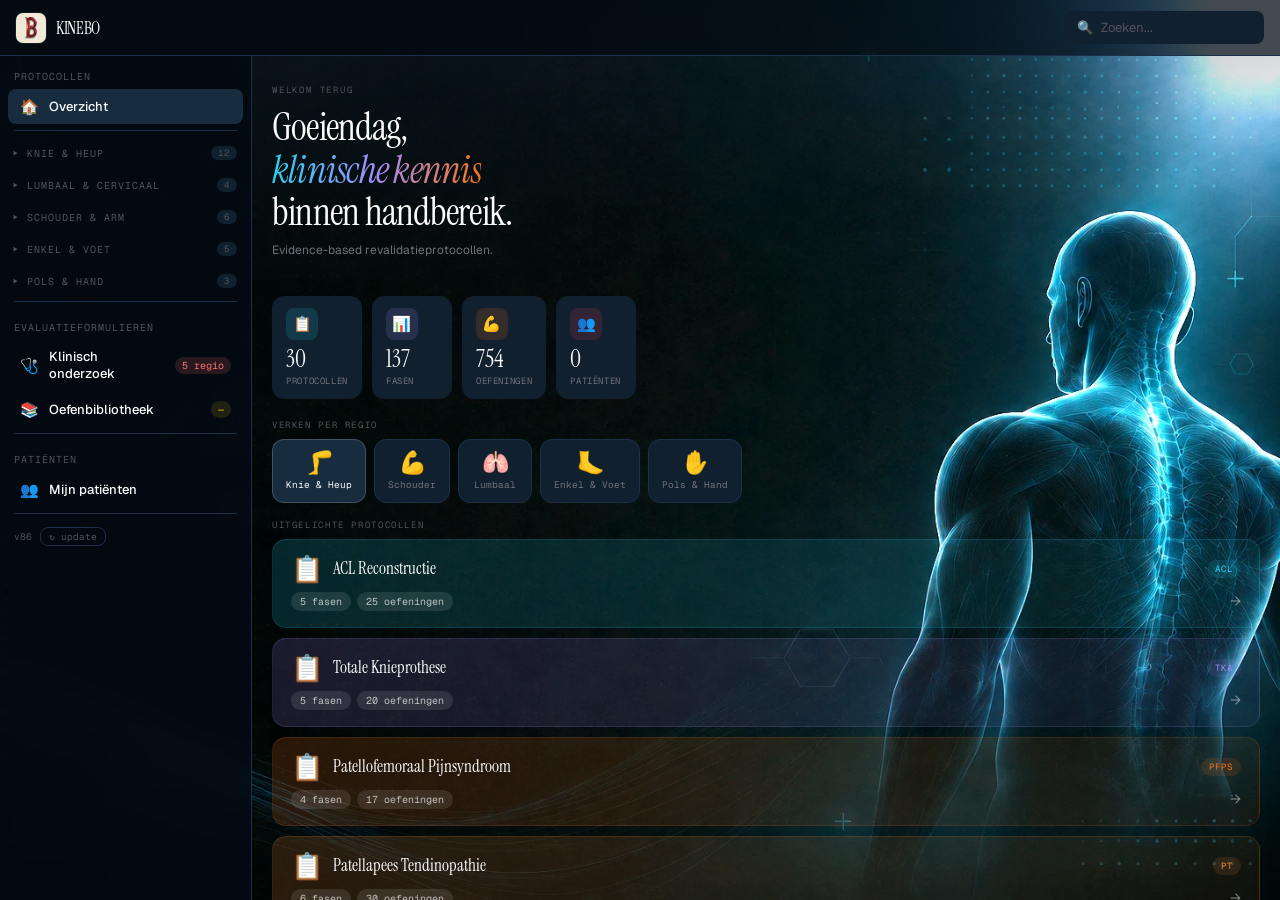
==== commit 50691b23: "Rename the app to KINEBO and adopt the new logo The B mark is cut from the supplied logo and rendere" ====
--- a/index.html
+++ b/index.html
@@ -5,12 +5,12 @@
 <meta name="viewport" content="width=device-width, initial-scale=1.0, viewport-fit=cover">
 <meta name="apple-mobile-web-app-capable" content="yes">
 <meta name="apple-mobile-web-app-status-bar-style" content="black-translucent">
-<meta name="apple-mobile-web-app-title" content="KineProtocol">
+<meta name="apple-mobile-web-app-title" content="KINEBO">
 <meta name="mobile-web-app-capable" content="yes">
 <meta name="theme-color" content="#0a0a0b">
 <link rel="manifest" href="manifest.json">
 <link rel="apple-touch-icon" href="./icon-152x152.png">
-<title>KineProtocol</title>
+<title>KINEBO</title>
 <link rel="preconnect" href="https://fonts.googleapis.com">
 <link rel="preconnect" href="https://fonts.gstatic.com" crossorigin>
 <link href="https://fonts.googleapis.com/css2?family=Instrument+Serif:ital@0;1&family=Geist+Mono:wght@300;400;500;600&family=Geist:wght@300;400;500;600;700&display=swap" rel="stylesheet" media="print" onload="this.media='all';this.onload=null">
@@ -22,7 +22,7 @@
 body{background:var(--bg);color:var(--text);font-family:'Geist',sans-serif;font-size:14px;display:flex;flex-direction:column;}
 .topbar{height:calc(56px + var(--safe-top));padding-top:var(--safe-top);background:rgba(5,12,22,0.75);backdrop-filter:blur(12px);-webkit-backdrop-filter:blur(12px);border-bottom:1px solid var(--border);display:flex;align-items:center;padding-left:16px;padding-right:16px;gap:12px;flex-shrink:0;z-index:100;}
 .logo{display:flex;align-items:center;gap:10px;cursor:pointer;}
-.logo-icon{width:30px;height:30px;background:linear-gradient(135deg,#22d3ee,#a78bfa);border-radius:7px;display:flex;align-items:center;justify-content:center;font-size:15px;flex-shrink:0;}
+.logo-icon{width:30px;height:30px;border-radius:7px;flex-shrink:0;background:#f0e9d8 url('./logo-mark.png') center/contain no-repeat;box-shadow:0 0 0 1px rgba(255,255,255,.08);}
 .logo-text{font-family:'Instrument Serif',serif;font-size:17px;color:var(--text);letter-spacing:-.02em;}
 .topbar-right{margin-left:auto;display:flex;align-items:center;gap:8px;}
 .search-box{display:flex;align-items:center;gap:8px;background:var(--surface2);border:1px solid transparent;border-radius:8px;padding:7px 12px;width:200px;transition:border-color .15s;}
@@ -513,7 +513,7 @@
 <!-- APP WRAPPER -->
 <div id="app-wrapper" style="display:flex;flex-direction:column;height:100%;position:relative;z-index:1;">
 <div class="topbar">
-  <div class="logo" onclick="showHome()"><div class="logo-icon">🦴</div><div class="logo-text">KineProtocol</div></div>
+  <div class="logo" onclick="showHome()"><div class="logo-icon" role="img" aria-label="KINEBO"></div><div class="logo-text">KINEBO</div></div>
   <div class="topbar-right">
     <div class="offline-badge" id="offlineBadge">⚡ Offline</div>
     <div class="search-box"><span style="color:var(--muted2);font-size:13px;">🔍</span><input type="text" id="searchInput" placeholder="Zoeken..." oninput="handleSearch(this.value)" autocomplete="off"></div>
@@ -545,7 +545,7 @@
     <div id="screen-home" style="overflow-y:auto;flex:1;-webkit-overflow-scrolling:touch;">
       <!-- Hero -->
       <div class="hero">
-        <div class="install-banner" id="installBanner" style="margin:0 0 16px;border-radius:10px;"><div class="install-banner-text"><strong>Installeer KineProtocol</strong> voor offline gebruik.</div><button class="install-banner-btn" onclick="installApp()">Installeer</button><button class="install-banner-close" onclick="document.getElementById('installBanner').classList.remove('show')">&#x2715;</button></div>
+        <div class="install-banner" id="installBanner" style="margin:0 0 16px;border-radius:10px;"><div class="install-banner-text"><strong>Installeer KINEBO</strong> voor offline gebruik.</div><button class="install-banner-btn" onclick="installApp()">Installeer</button><button class="install-banner-close" onclick="document.getElementById('installBanner').classList.remove('show')">&#x2715;</button></div>
         <div class="hero-label">WELKOM TERUG</div>
         <div class="hero-heading">Goeiendag,<br><em>klinische kennis</em><br>binnen handbereik.</div>
         <div class="hero-sub">Evidence-based revalidatieprotocollen.</div>
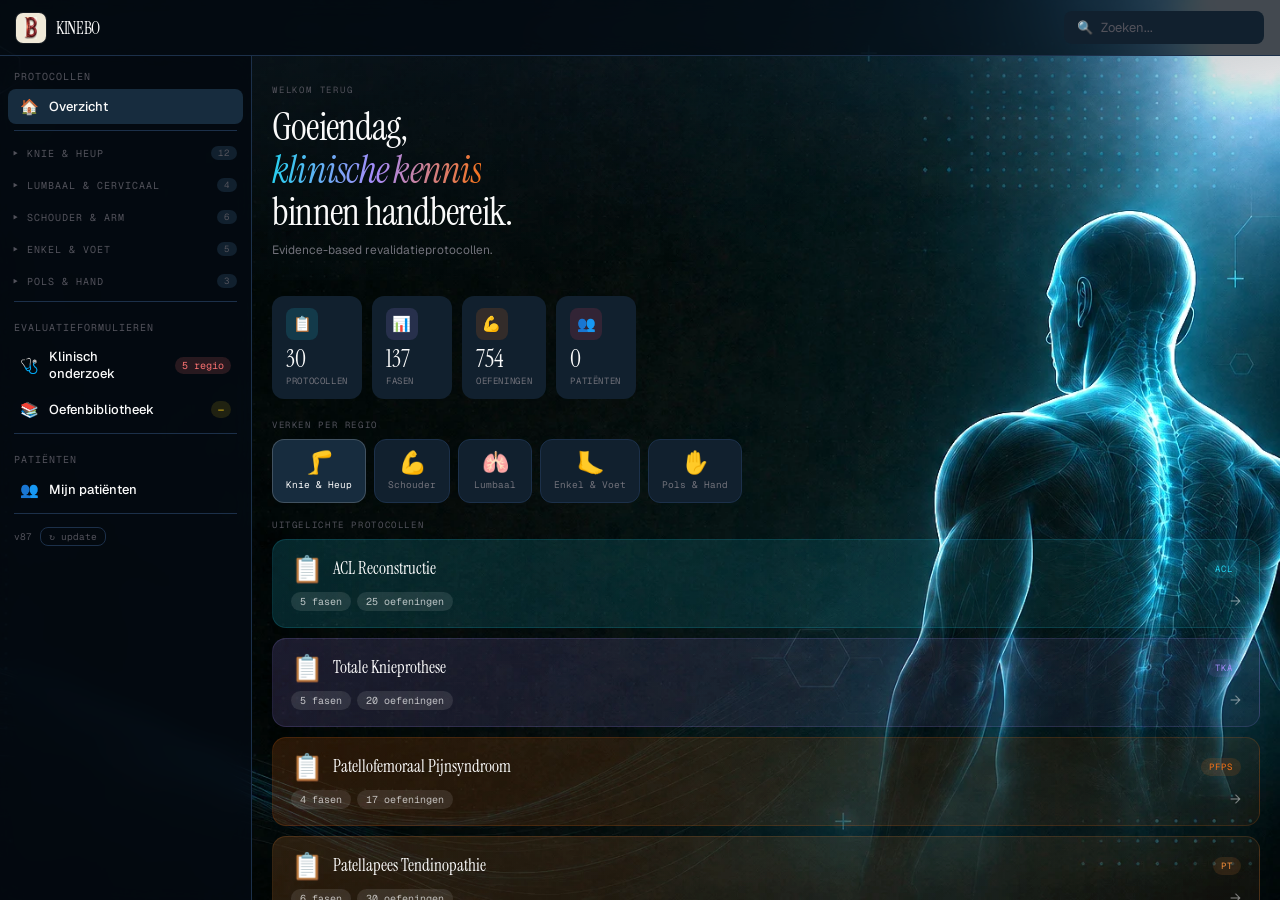
==== commit 80381f5c: "Keep the bottom nav flush with the screen edge on mobile Cause: html,body{height:100%} combined with" ====
--- a/index.html
+++ b/index.html
@@ -18,7 +18,12 @@
 <style>
 :root{--bg:#020b18;--surface:#0b1824;--surface2:#11202e;--surface3:#172c3e;--border:#1c304a;--border2:#284868;--text:#fafafa;--muted:#71717a;--muted2:#52525b;--acl:#22d3ee;--tka:#a78bfa;--pfps:#f97316;--lh:#34d399;--rc:#f43f5e;--pt:#fb923c;--gmt:#14b8a6;--at:#e879f9;--bureau:#60a5fa;--enkel:#f59e0b;--over:#10b981;--si:#f472b6;--orif:#38bdf8;--dq:#84cc16;--cts:#818cf8;--new:#4ade80;--hsi:#facc15;--elb:#c084fc;--mtss:#0ea5e9;--faz:#d97706;--sup:#7c3aed;--fbl:#db2777;--mcl:#2dd4bf;--fs:#6366f1;--pa:#16a34a;--itb:#ea580c;--safe-top:env(safe-area-inset-top);--safe-bottom:env(safe-area-inset-bottom);}
 *{margin:0;padding:0;box-sizing:border-box;-webkit-tap-highlight-color:transparent;}
-html,body{height:100%;overflow:hidden;overscroll-behavior:none;}
+/* 100dvh volgt de ZICHTBARE viewport terwijl de browserbalken van iOS in- en
+   uitschuiven. Met height:100% rekent Safari (bij viewport-fit=cover) tegen de
+   grote viewport — die zonder zichtbare URL-balk — waardoor de pagina hoger is
+   dan wat je ziet en de onderste navigatiebalk onder de rand wegzakt.
+   De 100%-regel blijft als terugval voor browsers zonder dvh-ondersteuning. */
+html,body{height:100%;height:100dvh;overflow:hidden;overscroll-behavior:none;}
 body{background:var(--bg);color:var(--text);font-family:'Geist',sans-serif;font-size:14px;display:flex;flex-direction:column;}
 .topbar{height:calc(56px + var(--safe-top));padding-top:var(--safe-top);background:rgba(5,12,22,0.75);backdrop-filter:blur(12px);-webkit-backdrop-filter:blur(12px);border-bottom:1px solid var(--border);display:flex;align-items:center;padding-left:16px;padding-right:16px;gap:12px;flex-shrink:0;z-index:100;}
 .logo{display:flex;align-items:center;gap:10px;cursor:pointer;}
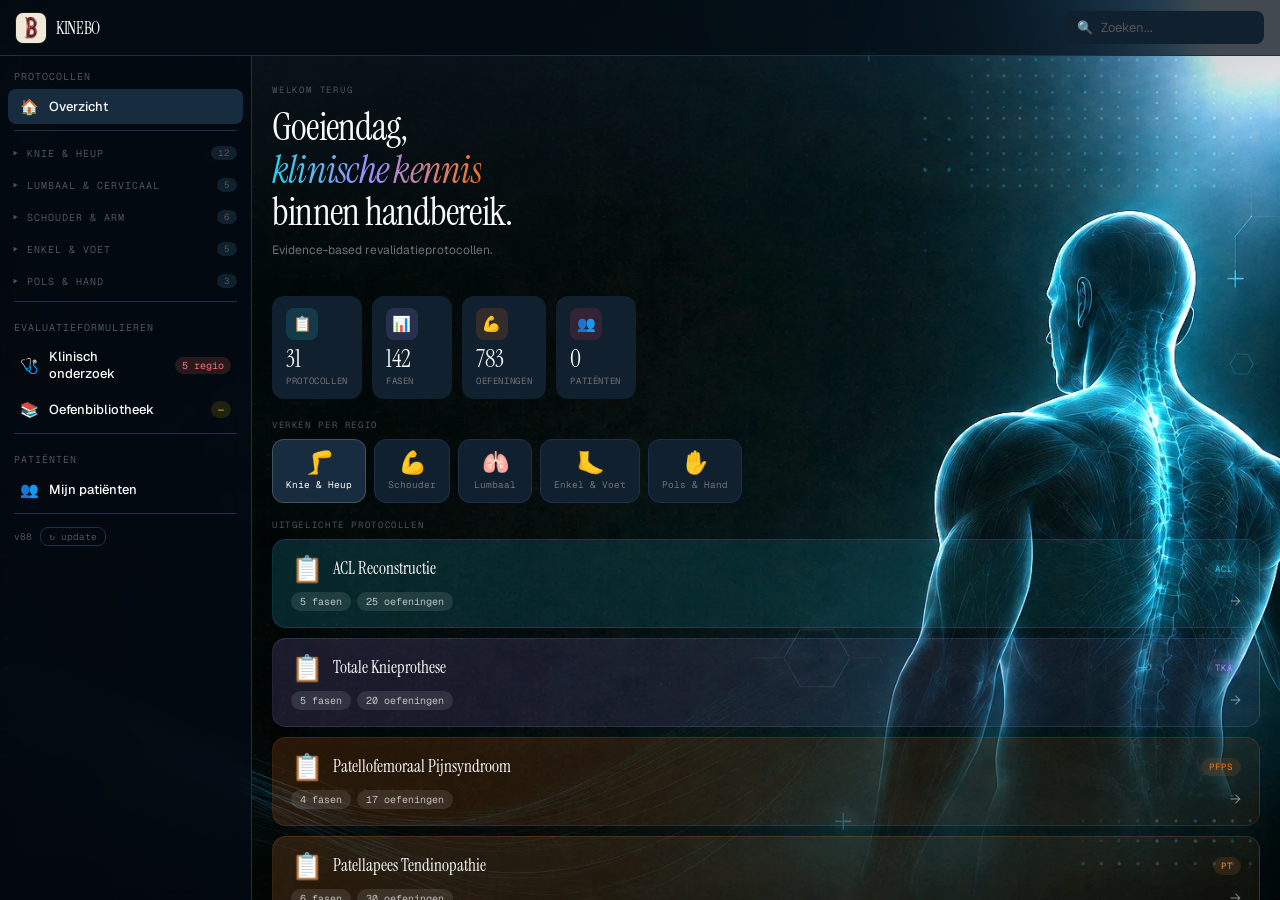
==== commit 7a33285c: "New protocol: Discectomy L4-L5, written source-first The first protocol built under CLAUDE.md sectio" ====
--- a/index.html
+++ b/index.html
@@ -16,7 +16,7 @@
 <link href="https://fonts.googleapis.com/css2?family=Instrument+Serif:ital@0;1&family=Geist+Mono:wght@300;400;500;600&family=Geist:wght@300;400;500;600;700&display=swap" rel="stylesheet" media="print" onload="this.media='all';this.onload=null">
 <noscript><link href="https://fonts.googleapis.com/css2?family=Instrument+Serif:ital@0;1&family=Geist+Mono:wght@300;400;500;600&family=Geist:wght@300;400;500;600;700&display=swap" rel="stylesheet"></noscript>
 <style>
-:root{--bg:#020b18;--surface:#0b1824;--surface2:#11202e;--surface3:#172c3e;--border:#1c304a;--border2:#284868;--text:#fafafa;--muted:#71717a;--muted2:#52525b;--acl:#22d3ee;--tka:#a78bfa;--pfps:#f97316;--lh:#34d399;--rc:#f43f5e;--pt:#fb923c;--gmt:#14b8a6;--at:#e879f9;--bureau:#60a5fa;--enkel:#f59e0b;--over:#10b981;--si:#f472b6;--orif:#38bdf8;--dq:#84cc16;--cts:#818cf8;--new:#4ade80;--hsi:#facc15;--elb:#c084fc;--mtss:#0ea5e9;--faz:#d97706;--sup:#7c3aed;--fbl:#db2777;--mcl:#2dd4bf;--fs:#6366f1;--pa:#16a34a;--itb:#ea580c;--safe-top:env(safe-area-inset-top);--safe-bottom:env(safe-area-inset-bottom);}
+:root{--bg:#020b18;--surface:#0b1824;--surface2:#11202e;--surface3:#172c3e;--border:#1c304a;--border2:#284868;--text:#fafafa;--muted:#71717a;--muted2:#52525b;--acl:#22d3ee;--tka:#a78bfa;--pfps:#f97316;--lh:#34d399;--rc:#f43f5e;--pt:#fb923c;--gmt:#14b8a6;--at:#e879f9;--bureau:#60a5fa;--enkel:#f59e0b;--over:#10b981;--si:#f472b6;--orif:#38bdf8;--dq:#84cc16;--cts:#818cf8;--new:#4ade80;--hsi:#facc15;--elb:#c084fc;--mtss:#0ea5e9;--faz:#d97706;--sup:#7c3aed;--fbl:#db2777;--mcl:#2dd4bf;--fs:#6366f1;--pa:#16a34a;--itb:#ea580c;--disc:#0d9488;--safe-top:env(safe-area-inset-top);--safe-bottom:env(safe-area-inset-bottom);}
 *{margin:0;padding:0;box-sizing:border-box;-webkit-tap-highlight-color:transparent;}
 /* 100dvh volgt de ZICHTBARE viewport terwijl de browserbalken van iOS in- en
    uitschuiven. Met height:100% rekent Safari (bij viewport-fit=cover) tegen de
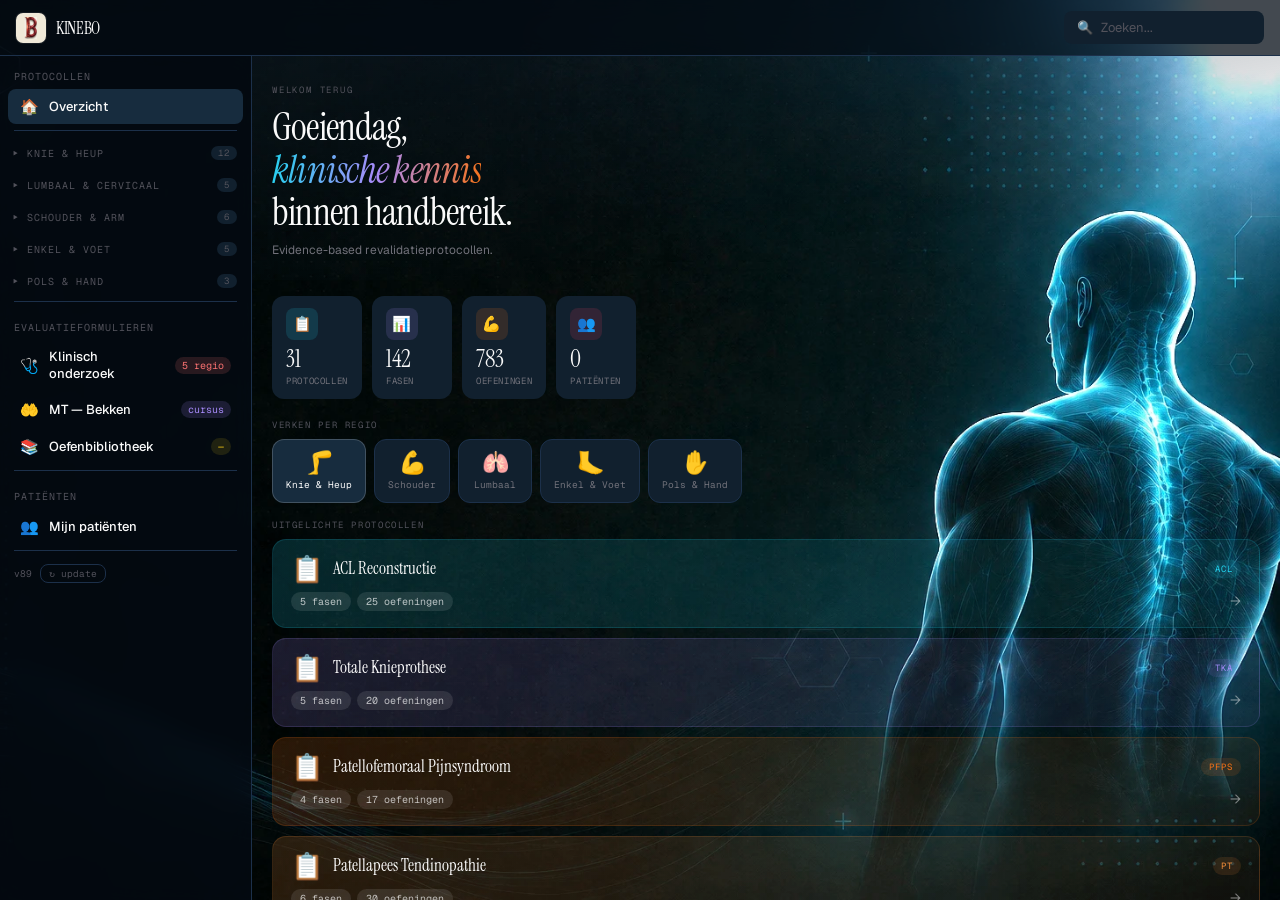
==== commit e7d254d2: "Add the Manual Therapy - Pelvis module Adds mt-bekken.js: an interactive examination form (7 section" ====
--- a/index.html
+++ b/index.html
@@ -535,6 +535,7 @@
     <div class="sidebar-divider"></div>
     <div class="sidebar-section">Evaluatieformulieren</div>
     <div class="nav-item" id="nav-eval-forms" onclick="showEvalFormsScreen()"><span style="font-size:15px;">🩺</span><span class="nav-title">Klinisch onderzoek</span><span style="font-size:10px;padding:2px 7px;border-radius:10px;background:rgba(248,113,113,.15);color:#f87171;font-family:'Geist Mono',monospace;">5 regio</span></div>
+    <div class="nav-item" id="nav-mt-bekken" onclick="showMtBekkenScreen()"><span style="font-size:15px;">🤲</span><span class="nav-title">MT — Bekken</span><span style="font-size:10px;padding:2px 7px;border-radius:10px;background:rgba(167,139,250,.15);color:#a78bfa;font-family:'Geist Mono',monospace;">cursus</span></div>
     <div class="nav-item" id="nav-library" onclick="showLibrary()"><span style="font-size:15px;">📚</span><span class="nav-title">Oefenbibliotheek</span><span style="font-size:10px;padding:2px 7px;border-radius:10px;background:rgba(250,204,21,.12);color:#facc15;font-family:'Geist Mono',monospace;" id="lib-count-badge">—</span></div>
     <div class="sidebar-divider"></div>
     <div class="sidebar-section">Patiënten</div>
@@ -602,6 +603,10 @@
         <div class="viewer-body" id="proto-body"></div>
       </div>
     </div>
+    <!-- MANUELE THERAPIE — BEKKEN (mt-bekken.js) -->
+    <div id="screen-mt-bekken" style="display:none;overflow-y:auto;flex:1;-webkit-overflow-scrolling:touch;">
+      <div id="mt-bekken-root"></div>
+    </div>
     <!-- PATIENTS LIST -->
     <div id="screen-patients" style="display:none;overflow-y:auto;flex:1;-webkit-overflow-scrolling:touch;">
       <div class="pat-screen">
@@ -689,6 +694,7 @@
     <div class="bs-title">Meer</div>
     <div class="bs-body">
       <button class="bs-action" onclick="closeMoreSheet();showEvalFormsScreen()"><span class="bs-action-icon">🩺</span><span>Klinische Evaluatieformulieren</span></button>
+      <button class="bs-action" onclick="closeMoreSheet();showMtBekkenScreen()"><span class="bs-action-icon">🤲</span><span>Manuele therapie — Bekken</span></button>
       <button class="bs-action" onclick="closeMoreSheet();document.getElementById('searchInput').focus()"><span class="bs-action-icon">🔍</span><span>Zoeken</span></button>
       <button class="bs-action" onclick="closeMoreSheet();forceerUpdate()"><span class="bs-action-icon">↻</span><span>Controleer op update<span id="more-version-label" style="color:var(--muted2);font-family:'Geist Mono',monospace;font-size:10px;margin-left:6px;"></span></span></button>
     </div>
@@ -801,5 +807,6 @@
 <script src="bronstatus.js"></script>
 <script src="patients.js"></script>
 <script src="app.js"></script>
+<script src="mt-bekken.js"></script>
 </body>
 </html>
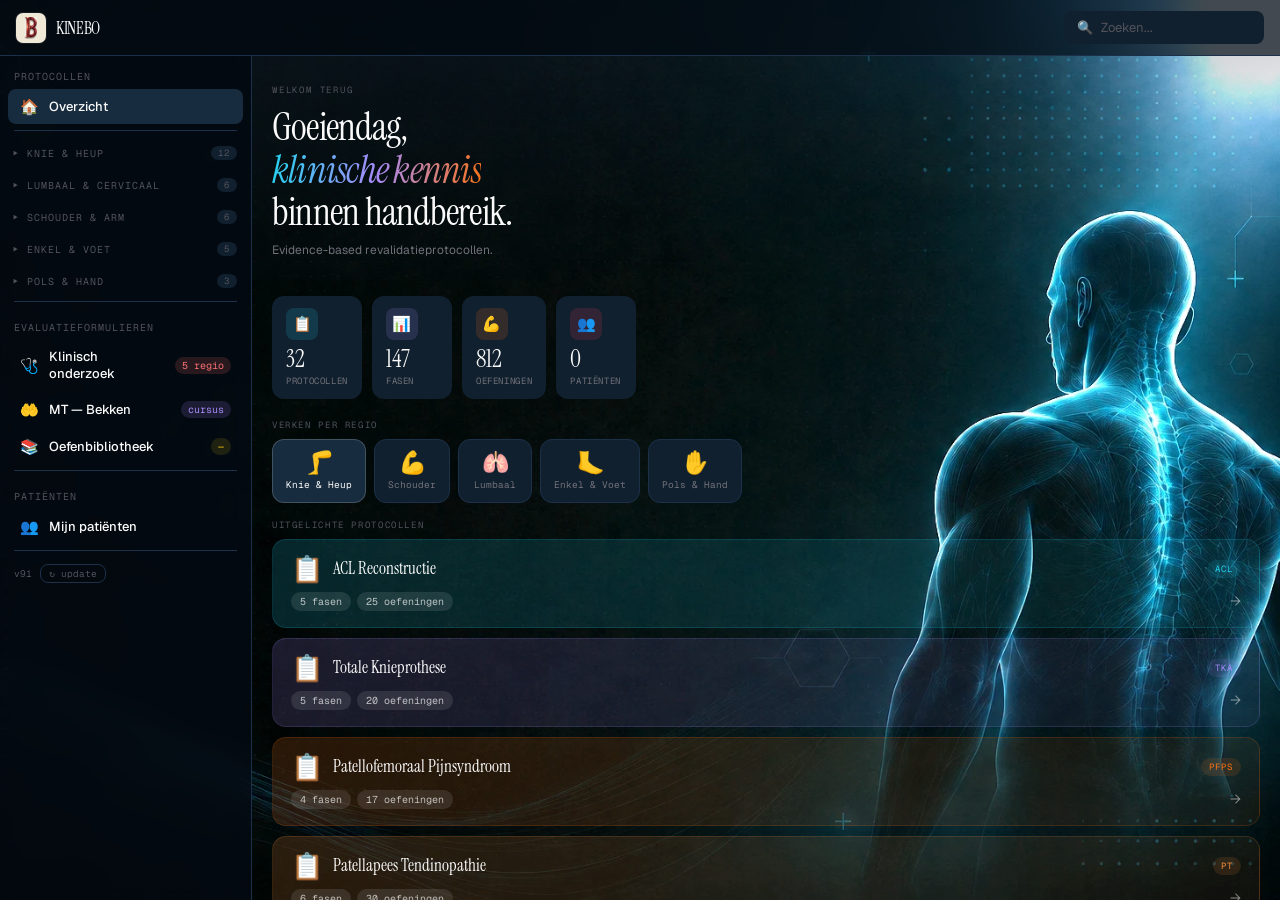
==== commit fa5c70d0: "New protocol: Cervicalgia, written source-first from PubMed Firecrawl was requested but not connecte" ====
--- a/index.html
+++ b/index.html
@@ -16,7 +16,7 @@
 <link href="https://fonts.googleapis.com/css2?family=Instrument+Serif:ital@0;1&family=Geist+Mono:wght@300;400;500;600&family=Geist:wght@300;400;500;600;700&display=swap" rel="stylesheet" media="print" onload="this.media='all';this.onload=null">
 <noscript><link href="https://fonts.googleapis.com/css2?family=Instrument+Serif:ital@0;1&family=Geist+Mono:wght@300;400;500;600&family=Geist:wght@300;400;500;600;700&display=swap" rel="stylesheet"></noscript>
 <style>
-:root{--bg:#020b18;--surface:#0b1824;--surface2:#11202e;--surface3:#172c3e;--border:#1c304a;--border2:#284868;--text:#fafafa;--muted:#71717a;--muted2:#52525b;--acl:#22d3ee;--tka:#a78bfa;--pfps:#f97316;--lh:#34d399;--rc:#f43f5e;--pt:#fb923c;--gmt:#14b8a6;--at:#e879f9;--bureau:#60a5fa;--enkel:#f59e0b;--over:#10b981;--si:#f472b6;--orif:#38bdf8;--dq:#84cc16;--cts:#818cf8;--new:#4ade80;--hsi:#facc15;--elb:#c084fc;--mtss:#0ea5e9;--faz:#d97706;--sup:#7c3aed;--fbl:#db2777;--mcl:#2dd4bf;--fs:#6366f1;--pa:#16a34a;--itb:#ea580c;--disc:#0d9488;--safe-top:env(safe-area-inset-top);--safe-bottom:env(safe-area-inset-bottom);}
+:root{--bg:#020b18;--surface:#0b1824;--surface2:#11202e;--surface3:#172c3e;--border:#1c304a;--border2:#284868;--text:#fafafa;--muted:#71717a;--muted2:#52525b;--acl:#22d3ee;--tka:#a78bfa;--pfps:#f97316;--lh:#34d399;--rc:#f43f5e;--pt:#fb923c;--gmt:#14b8a6;--at:#e879f9;--bureau:#60a5fa;--enkel:#f59e0b;--over:#10b981;--si:#f472b6;--orif:#38bdf8;--dq:#84cc16;--cts:#818cf8;--new:#4ade80;--hsi:#facc15;--elb:#c084fc;--mtss:#0ea5e9;--faz:#d97706;--sup:#7c3aed;--fbl:#db2777;--mcl:#2dd4bf;--fs:#6366f1;--pa:#16a34a;--itb:#ea580c;--disc:#0d9488;--cerv:#0e7490;--safe-top:env(safe-area-inset-top);--safe-bottom:env(safe-area-inset-bottom);}
 *{margin:0;padding:0;box-sizing:border-box;-webkit-tap-highlight-color:transparent;}
 /* 100dvh volgt de ZICHTBARE viewport terwijl de browserbalken van iOS in- en
    uitschuiven. Met height:100% rekent Safari (bij viewport-fit=cover) tegen de
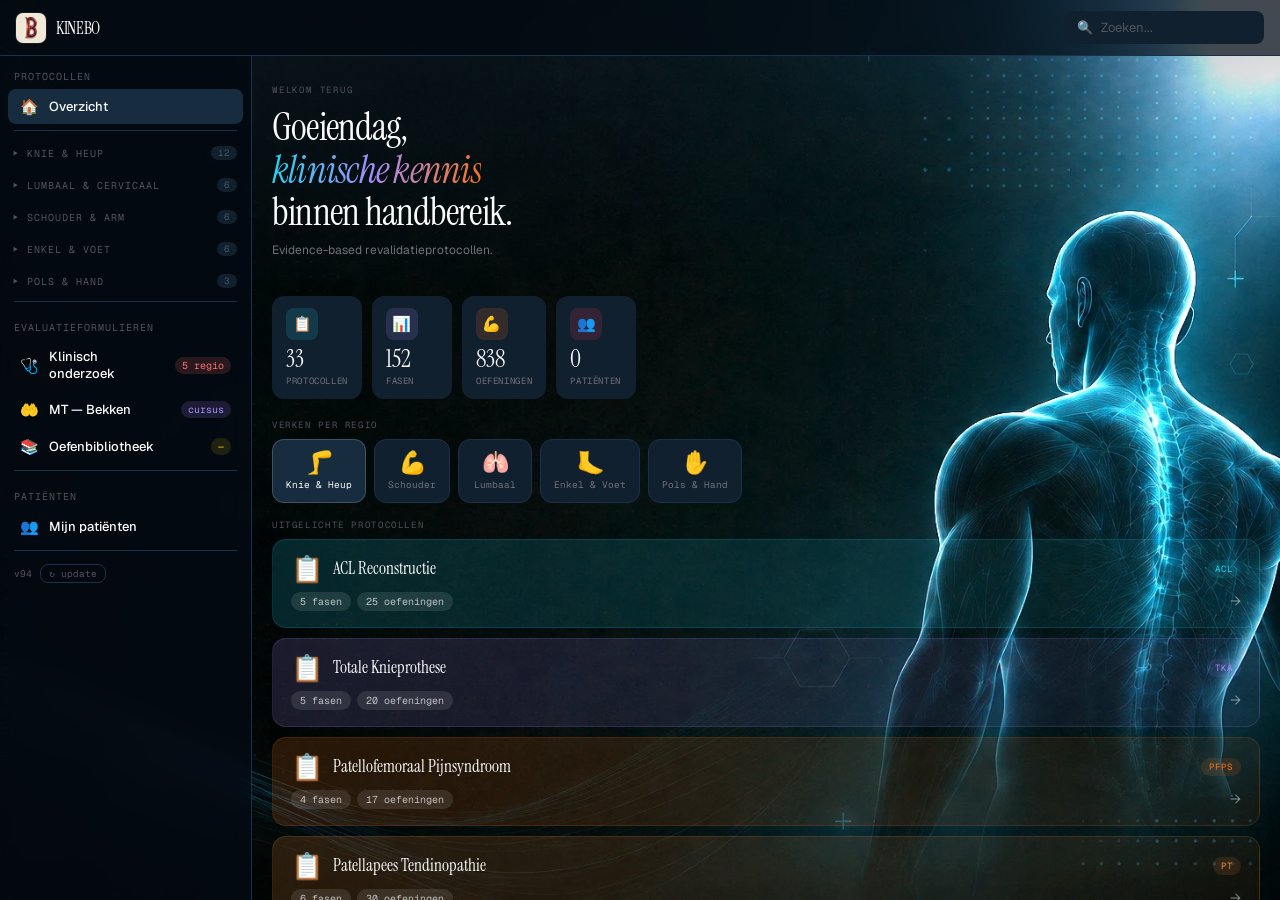
==== commit db83d2b1: "Add post-operative Achilles tendon rupture protocol Five phases from protection to return to sport, " ====
--- a/index.html
+++ b/index.html
@@ -16,7 +16,7 @@
 <link href="https://fonts.googleapis.com/css2?family=Instrument+Serif:ital@0;1&family=Geist+Mono:wght@300;400;500;600&family=Geist:wght@300;400;500;600;700&display=swap" rel="stylesheet" media="print" onload="this.media='all';this.onload=null">
 <noscript><link href="https://fonts.googleapis.com/css2?family=Instrument+Serif:ital@0;1&family=Geist+Mono:wght@300;400;500;600&family=Geist:wght@300;400;500;600;700&display=swap" rel="stylesheet"></noscript>
 <style>
-:root{--bg:#020b18;--surface:#0b1824;--surface2:#11202e;--surface3:#172c3e;--border:#1c304a;--border2:#284868;--text:#fafafa;--muted:#71717a;--muted2:#52525b;--acl:#22d3ee;--tka:#a78bfa;--pfps:#f97316;--lh:#34d399;--rc:#f43f5e;--pt:#fb923c;--gmt:#14b8a6;--at:#e879f9;--bureau:#60a5fa;--enkel:#f59e0b;--over:#10b981;--si:#f472b6;--orif:#38bdf8;--dq:#84cc16;--cts:#818cf8;--new:#4ade80;--hsi:#facc15;--elb:#c084fc;--mtss:#0ea5e9;--faz:#d97706;--sup:#7c3aed;--fbl:#db2777;--mcl:#2dd4bf;--fs:#6366f1;--pa:#16a34a;--itb:#ea580c;--disc:#0d9488;--cerv:#0e7490;--safe-top:env(safe-area-inset-top);--safe-bottom:env(safe-area-inset-bottom);}
+:root{--bg:#020b18;--surface:#0b1824;--surface2:#11202e;--surface3:#172c3e;--border:#1c304a;--border2:#284868;--text:#fafafa;--muted:#71717a;--muted2:#52525b;--acl:#22d3ee;--tka:#a78bfa;--pfps:#f97316;--lh:#34d399;--rc:#f43f5e;--pt:#fb923c;--gmt:#14b8a6;--at:#e879f9;--bureau:#60a5fa;--enkel:#f59e0b;--over:#10b981;--si:#f472b6;--orif:#38bdf8;--dq:#84cc16;--cts:#818cf8;--new:#4ade80;--hsi:#facc15;--elb:#c084fc;--mtss:#0ea5e9;--faz:#d97706;--sup:#7c3aed;--fbl:#db2777;--mcl:#2dd4bf;--fs:#6366f1;--pa:#16a34a;--itb:#ea580c;--disc:#0d9488;--cerv:#0e7490;--achr:#be123c;--safe-top:env(safe-area-inset-top);--safe-bottom:env(safe-area-inset-bottom);}
 *{margin:0;padding:0;box-sizing:border-box;-webkit-tap-highlight-color:transparent;}
 /* 100dvh volgt de ZICHTBARE viewport terwijl de browserbalken van iOS in- en
    uitschuiven. Met height:100% rekent Safari (bij viewport-fit=cover) tegen de
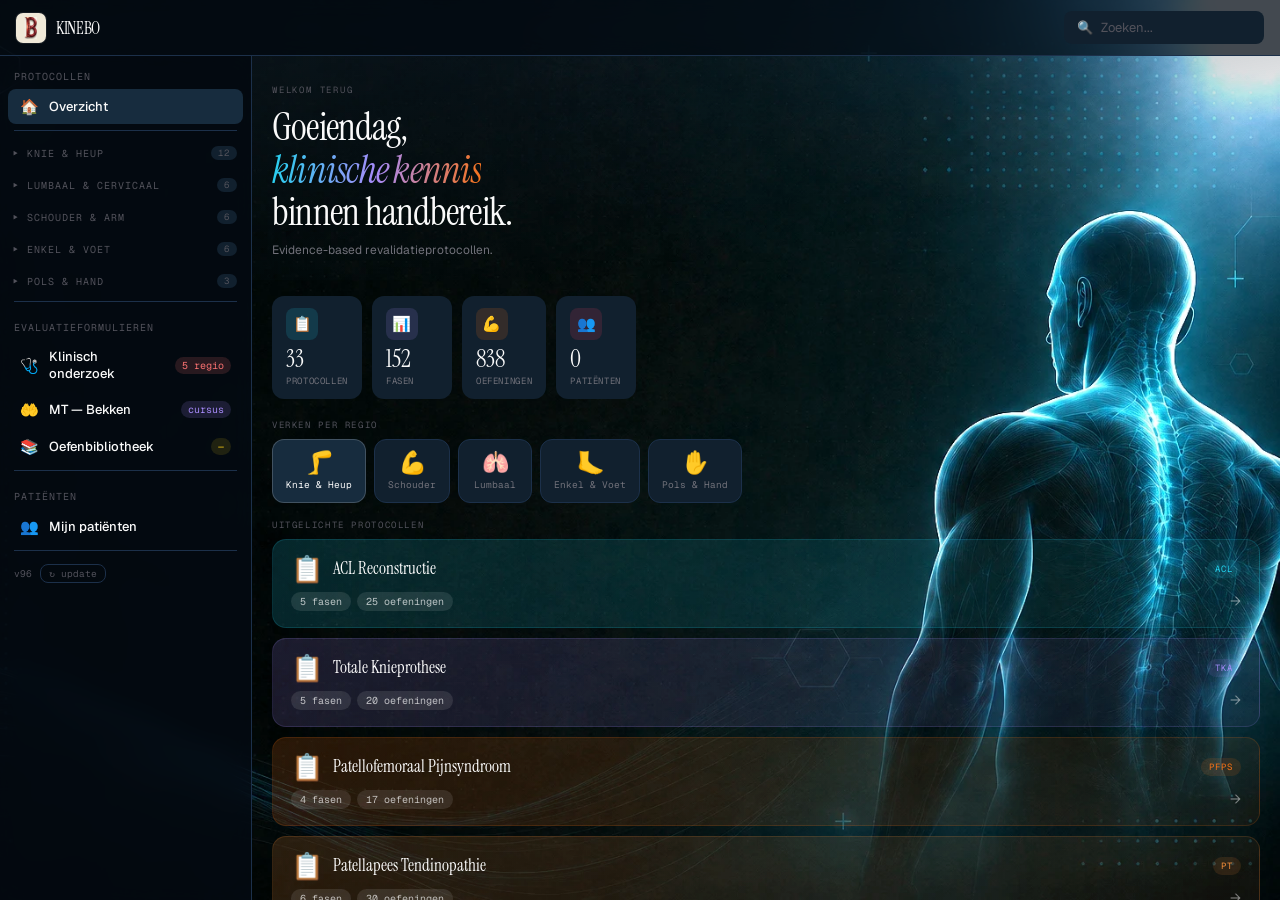
==== commit 8234c1b0: "Show full exercise photo in library instead of cropping object-fit: cover with a 160px max height cu" ====
--- a/index.html
+++ b/index.html
@@ -505,7 +505,7 @@
 #print-fiche{display:none;}
 
 /* ── OEFENING AFBEELDINGEN ── */
-.lib-ex-img{display:none;width:100%;max-height:160px;object-fit:cover;border-radius:8px;margin-top:8px;}
+.lib-ex-img{display:none;width:100%;height:auto;max-height:280px;object-fit:contain;background:var(--surface2);border-radius:8px;margin-top:8px;}
 .lib-ex.expanded .lib-ex-img{display:block;}
 
 </style>
